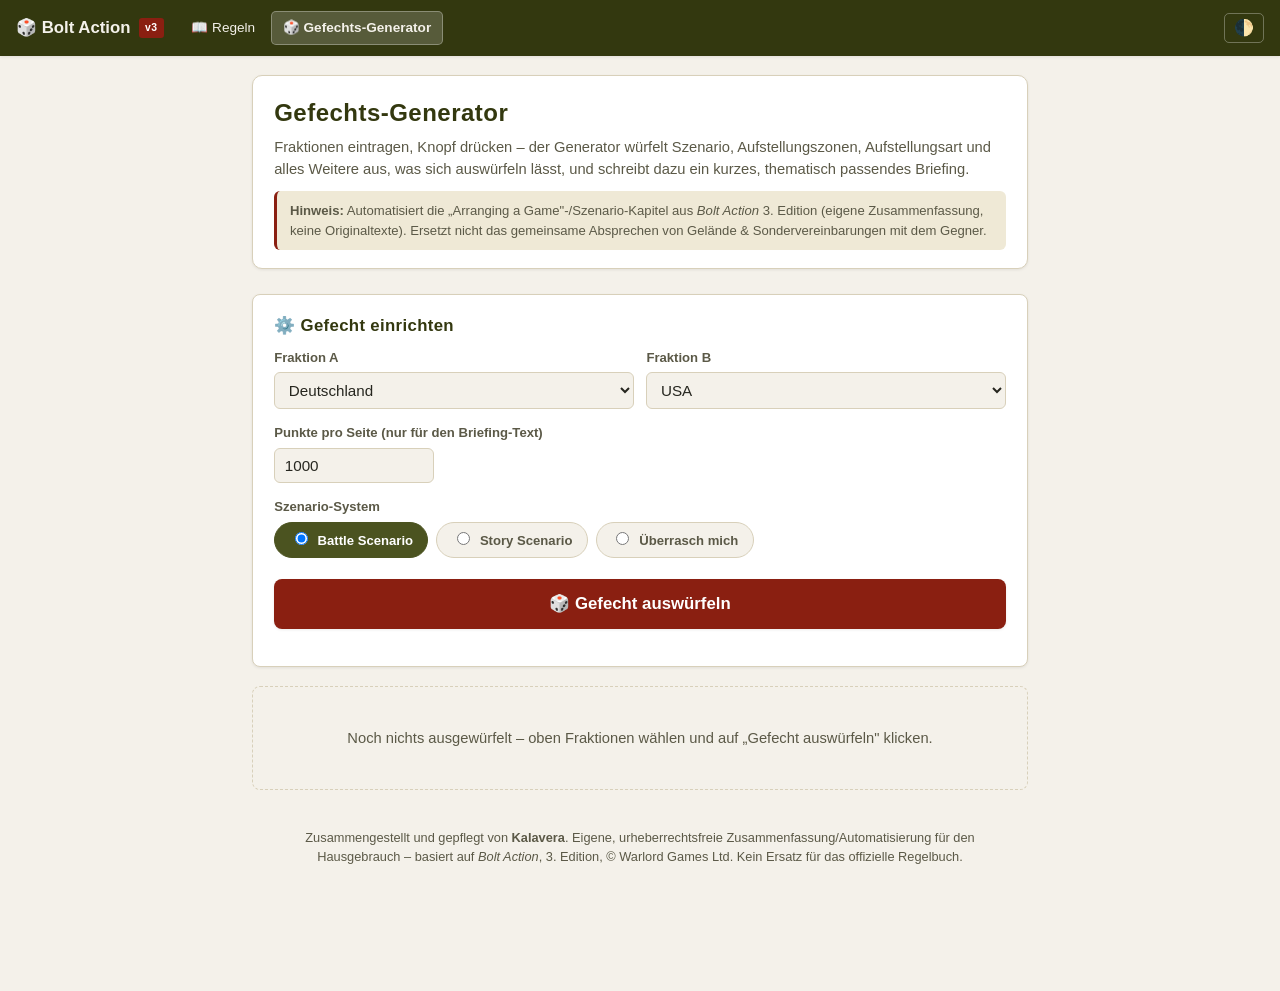
==== setup.html @ c9b631c5 "Flammenwerfer-Rubrik ergänzt + neue Seite: Gefechts-Generator (Szenario/Aufstellung/Briefing) Co-Aut" ====
<!DOCTYPE html>
<html lang="de">
<head>
<meta charset="UTF-8">
<meta name="viewport" content="width=device-width, initial-scale=1.0">
<title>Bolt Action v3 – Gefechts-Generator</title>
<link rel="stylesheet" href="style.css">
</head>
<body>

<header class="topbar">
  <span class="brand">🎲 Bolt&nbsp;Action <span class="badge">v3</span></span>
  <nav class="siteNav">
    <a href="index.html">📖 Regeln</a>
    <a href="setup.html" class="current">🎲 Gefechts-Generator</a>
  </nav>
  <span style="flex:1"></span>
  <button class="icon-btn" id="themeToggle" title="Hell/Dunkel umschalten" aria-label="Hell/Dunkel umschalten">🌓</button>
</header>

<div class="layout single">
  <main id="main">
    <div class="hero">
      <h1>Gefechts-Generator</h1>
      <p>Fraktionen eintragen, Knopf drücken – der Generator würfelt Szenario, Aufstellungszonen, Aufstellungsart und alles Weitere aus, was sich auswürfeln lässt, und schreibt dazu ein kurzes, thematisch passendes Briefing.</p>
      <div class="disclaimer">
        <strong>Hinweis:</strong> Automatisiert die „Arranging a Game"-/Szenario-Kapitel aus <em>Bolt Action</em> 3. Edition (eigene Zusammenfassung, keine Originaltexte). Ersetzt nicht das gemeinsame Absprechen von Gelände &amp; Sondervereinbarungen mit dem Gegner.
      </div>
    </div>

    <div class="result-card">
      <h3>⚙️ Gefecht einrichten</h3>
      <div class="gen-grid">
        <div class="field">
          <label for="factionA">Fraktion A</label>
          <select id="factionA"></select>
        </div>
        <div class="field">
          <label for="factionB">Fraktion B</label>
          <select id="factionB"></select>
        </div>
      </div>
      <div class="gen-grid" id="customNames" style="display:none;">
        <div class="field">
          <label for="customA">Eigener Name Fraktion A</label>
          <input type="text" id="customA" placeholder="z. B. Freies Frankreich">
        </div>
        <div class="field">
          <label for="customB">Eigener Name Fraktion B</label>
          <input type="text" id="customB" placeholder="z. B. Polen">
        </div>
      </div>

      <div class="field">
        <label>Punkte pro Seite (nur für den Briefing-Text)</label>
        <input type="number" id="points" value="1000" min="100" step="50" style="max-width:160px;">
      </div>

      <div class="field">
        <label>Szenario-System</label>
        <div class="radio-row" id="systemRadios">
          <label class="radio-pill"><input type="radio" name="system" value="battle" checked> Battle Scenario</label>
          <label class="radio-pill"><input type="radio" name="system" value="story"> Story Scenario</label>
          <label class="radio-pill"><input type="radio" name="system" value="random"> Überrasch mich</label>
        </div>
      </div>

      <button class="roll-btn" id="rollAll">🎲 Gefecht auswürfeln</button>
      <button class="roll-btn secondary" id="rerollBrief" style="display:none;">✍️ Nur Briefing neu würfeln</button>
    </div>

    <div id="output">
      <div class="placeholder-hint">Noch nichts ausgewürfelt – oben Fraktionen wählen und auf „Gefecht auswürfeln" klicken.</div>
    </div>

    <footer>
      <p>Zusammengestellt und gepflegt von <strong>Kalavera</strong>. Eigene, urheberrechtsfreie Zusammenfassung/Automatisierung für den Hausgebrauch – basiert auf <em>Bolt Action</em>, 3. Edition, © Warlord Games Ltd. Kein Ersatz für das offizielle Regelbuch.</p>
    </footer>
  </main>
</div>

<script>
(function(){
  "use strict";

  /* ---------------- Theme toggle (shared behaviour with index.html) ---------------- */
  var root = document.documentElement;
  var themeBtn = document.getElementById('themeToggle');
  try{
    var saved = localStorage.getItem('ba-theme');
    if(saved) root.setAttribute('data-theme', saved);
  }catch(e){}
  themeBtn.addEventListener('click', function(){
    var current = root.getAttribute('data-theme');
    var isDark = current ? current === 'dark' : matchMedia('(prefers-color-scheme: dark)').matches;
    var next = isDark ? 'light' : 'dark';
    root.setAttribute('data-theme', next);
    try{ localStorage.setItem('ba-theme', next); }catch(e){}
  });

  /* ---------------- Dice helpers ---------------- */
  function rollDie(sides){ return Math.floor(Math.random()*sides)+1; }
  function pick(arr){ return arr[Math.floor(Math.random()*arr.length)]; }
  function dieHtml(value, label){
    return '<div class="die"><div class="face">'+value+'</div><div class="label">'+label+'</div></div>';
  }
  function rollOff(){
    var a, b;
    do{ a = rollDie(6); b = rollDie(6); } while(a === b);
    return {a:a, b:b, winner: a > b ? 'A' : 'B'};
  }

  /* ---------------- Faction data ---------------- */
  var FACTIONS = [
    {id:'de', name:'Deutschland', gen:'deutsche'},
    {id:'us', name:'USA', gen:'amerikanische'},
    {id:'gb', name:'Großbritannien', gen:'britische'},
    {id:'su', name:'Sowjetunion', gen:'sowjetische'},
    {id:'jp', name:'Japan', gen:'japanische'},
    {id:'other', name:'Andere / eigene Fraktion …', gen:''}
  ];

  var THEATRES = {
    'de-gb': {name:'Westfront &amp; Nordafrika', years:[1940,1945], locs:['der Normandie-Bocage','den Ardennen','El Alamein','Arnhem','dem Rheinland','Tunesien','Monte Cassino','der Cotentin-Halbinsel']},
    'de-us': {name:'Westfront', years:[1942,1945], locs:['der Normandie','dem Hürtgenwald','den Ardennen','Tunesien','dem Rheinland','Omaha Beach','der Siegfried-Linie']},
    'de-su': {name:'Ostfront', years:[1941,1945], locs:['den Weiten vor Kursk','den Trümmern von Stalingrad','der Weichsel-Front','Minsk','den Vororten von Berlin','Charkow','der Seelower Höhen']},
    'su-jp': {name:'Mandschurei-Grenzkonflikt', years:[1939,1945], locs:['Chalchin Gol','der mandschurischen Grenze','den Höhen am Chasan-See']},
    'us-jp': {name:'Pazifik', years:[1941,1945], locs:['Guadalcanal','Tarawa','Iwo Jima','Okinawa','den Philippinen','Peleliu','Saipan']},
    'gb-jp': {name:'Burma &amp; Malaya', years:[1941,1945], locs:['dem Dschungel Burmas','Kohima','Singapur','dem Irrawaddy','der Admin Box']}
  };
  var GENERIC_LOCS = ['einem namenlosen Frontabschnitt','einer zerschossenen Kleinstadt','den Resten eines Bauerndorfs','einer strategisch wichtigen Straßenkreuzung','einem verlassenen Bahnhofsgelände'];
  var ENVIRONMENTS = ['Stadt/Ortschaft (Ruinen, Straßenzüge)','Ackerland mit Hecken (Bocage)','Wald &amp; Hügelland','Küstenabschnitt mit Dünen','Fluss- und Brückenkopf-Gelände','Winter/Schnee','Wüste','Dschungel'];
  var ENV_BY_THEATRE = {
    'de-gb': ['Stadt/Ortschaft (Ruinen, Straßenzüge)','Ackerland mit Hecken (Bocage)','Wüste','Küstenabschnitt mit Dünen'],
    'de-us': ['Ackerland mit Hecken (Bocage)','Wald &amp; Hügelland','Winter/Schnee','Fluss- und Brückenkopf-Gelände'],
    'de-su': ['Winter/Schnee','Stadt/Ortschaft (Ruinen, Straßenzüge)','Wald &amp; Hügelland','Fluss- und Brückenkopf-Gelände'],
    'us-jp': ['Dschungel','Küstenabschnitt mit Dünen'],
    'gb-jp': ['Dschungel','Fluss- und Brückenkopf-Gelände'],
    'su-jp': ['Wald &amp; Hügelland','Ackerland mit Hecken (Bocage)']
  };

  function theatreKey(a, b){
    var k1 = a+'-'+b, k2 = b+'-'+a;
    if(THEATRES[k1]) return k1;
    if(THEATRES[k2]) return k2;
    return null;
  }

  /* ---------------- Battle Scenario data ---------------- */
  var BATTLE_VICTORY = [
    {roll:1, name:'Seek and Destroy', obj:'Beide Seiten wollen dem Gegner maximalen Schaden zufügen und dabei die eigenen Kräfte erhalten.',
     win:'1 Siegpunkt pro zerstörter gegnerischer Einheit. 2+ Punkte Vorsprung am Ende = klarer Sieg, sonst Unentschieden.'},
    {roll:2, name:'Key Positions', obj:'Strategisch wichtige Positionen einnehmen und bis zum Schluss halten.',
     win:'D3+4 Marker werden abwechselnd platziert (&gt;12" zueinander, &gt;6" vom Tischrand). Kontrolle = eigene Infanterie-/Artillerie­einheit &lt;3" dran, kein Feind &lt;3" dran. Wer am Ende mehr Marker hält, gewinnt – sonst Unentschieden.',
     extra:function(){ return {label:'Anzahl Objective-Marker', value:rollDie(3)+4, note:'(D3+4)'}; }},
    {roll:3, name:'Breakthrough', obj:'So viele eigene Einheiten wie möglich über die gegnerische Aufstellungskante hinausbringen.',
     win:'3 Punkte je Einheit, die die gegnerische Tischkante verlässt; 1 Punkt je eigener Einheit komplett in der gegnerischen Zone am Spielende. 2+ Punkte Vorsprung = Sieg.',
     note:'⚠️ In diesem Szenario sind <strong>keine Reserven</strong> erlaubt – wird bei der Aufstellungsart „Fog of War" gewürfelt, muss neu gewürfelt werden.'},
    {roll:4, name:'Top Secret', obj:'Ein abgestürztes Kurierflugzeug hat einen Aktenkoffer mit Geheimdokumenten verloren – er liegt in der Tischmitte (zählt als unpassierbares Gelände).',
     win:'Eine Infanterie-Einheit berührt/betritt den Koffer per Advance/Run und trägt ihn fortan mit sich. Trägereinheit komplett vernichtet → Koffer bleibt liegen; im Nahkampf verloren → geht an den Sieger. Bringt eine Einheit den Koffer über die <strong>eigene</strong> Aufstellungskante hinaus, endet das Spiel sofort mit ihrem Sieg – sonst Unentschieden.',
     note:'Alle Einheiten (auch Infiltrators) müssen anfangs &gt;12" vom Koffer entfernt aufgestellt werden.'},
    {roll:5, name:'Demolition', obj:'Die gegnerische Feldbasis zerstören und gleichzeitig die eigene verteidigen.',
     win:'Verlierer eines Losentscheids platziert seine Basis zuerst (eigene Zone, ≤20" von der Mittellinie), dann der Gegner. Rundenende: 1 Würfel pro eigener nicht-DOWN Infanterie-/Artillerieeinheit &lt;3" an der gegn. Basis, auf 4+ ist sie zerstört. Wer zuerst die gegnerische Basis zerstört und die eigene noch steht, gewinnt sofort. Fallen beide gleichzeitig: Unentschieden.',
     note:'Alle Einheiten müssen &gt;18" von der gegnerischen Basis entfernt aufgestellt werden.'},
    {roll:6, name:'Hold Until Relieved', obj:'Ein strategisches Ziel in der Tischmitte erobern und bis zum Spielende halten.',
     win:'Kontrolle wie bei Key Positions (eigene Einheit &lt;3", kein Feind &lt;3"). Wer am Spielende kontrolliert, gewinnt – sonst Unentschieden.'}
  ];
  var DEPLOY_ZONES = [
    {min:1, max:3, name:'Long Edges (lange Kanten)', desc:'Tisch wird in zwei Hälften geteilt, jeder sitzt an einer langen Kante. Beide würfeln, höherer Wurf sucht sich seine Hälfte aus, der Rest geht an den Gegner.', svg:'edges'},
    {min:4, max:6, name:'Quarters (Viertel)', desc:'Tisch wird geviertelt. Beide würfeln, höherer Wurf sucht sich sein Viertel aus, der Gegner bekommt das diagonal gegenüberliegende.', svg:'quarters'}
  ];
  var DEPLOY_TYPES = [
    {min:1, max:3, name:'Meeting Engagement', desc:'Zu Beginn steht <strong>nichts</strong> auf dem Tisch (außer Infiltrators/Spotter, siehe unten). Der Gewinner eines Losentscheids erklärt zuerst, wie viele Einheiten (bis zur Hälfte, abgerundet) in Reserve bleiben, sowie Infiltrators/Transport-Zuordnung – danach der Gegner. Alle übrigen Einheiten bilden die „erste Welle" und <strong>müssen</strong> in Runde 1 vom eigenen Rand aus mit Advance/Run auf den Tisch (kein Befehlstest nötig, aber kein Assault möglich).'},
    {min:4, max:5, name:'Prepared Positions', desc:'Wie bei Meeting Engagement dürfen bis zur Hälfte (abgerundet) der Einheiten in Reserve. Alle übrigen, nicht transportierten/infiltrierenden Einheiten werden aber <strong>vor</strong> Rundenbeginn komplett aufgestellt: pro aufzustellender Einheit einen Orderwürfel in den Beutel, ziehen und die zugehörige Einheit aufstellen – bis der Beutel leer ist.'},
    {min:6, max:6, name:'Fog of War', desc:'<strong>Mindestens</strong> die Hälfte (aufgerundet!) der Einheiten muss in Reserve. Der Rest wird wie bei Prepared Positions nacheinander aufgestellt. <strong>Kein Ausflankieren</strong> möglich – dafür dürfen alle Reserven von <strong>jeder beliebigen</strong> Tischkante her ins Spiel kommen, nicht nur vom eigenen Rand.'}
  ];

  var STORY_SCENARIOS = [
    {id:1, name:'Envelopment',
     deployment:'Losentscheid (Gleichstand: neu würfeln) – Gewinner wählt Angreifer oder Verteidiger. Verteidiger wählt eine lange Kante, stellt mindestens die Hälfte seiner Einheiten dort auf (Hidden Deployment erlaubt), Rest in Reserve. Angreifer stellt anfangs nichts auf und meldet mindestens die Hälfte seiner Armee als „erste Welle" (Rest Reserve). <strong>Kein Ausflankieren</strong> für Reserven in diesem Szenario.',
     objective:'Angreifer will möglichst viele Einheiten in die/durch die gegnerische Zone bringen (darf bewusst über die gegnerische Kante hinausziehen); Verteidiger will das verhindern.',
     bombardment:'normal',
     firstTurn:'Angreifer muss die komplette erste Welle in Runde 1 hereinbringen (Advance/Run, kein Befehlstest nötig).',
     duration:'Ende Runde 6: Wurf 1–3 = Spielende, 4–6 = eine weitere Runde.',
     victory:'Angreifer: 1 Punkt je zerstörter Einheit, 2 Punkte je eigener Einheit in der gegnerischen Zone, 3 Punkte je Einheit über die gegnerische Kante hinaus. Verteidiger: 2 Punkte je zerstörter Angreifer-Einheit. 2+ Punkte Vorsprung = klarer Sieg, sonst Unentschieden.'},
    {id:2, name:'Manhunt',
     deployment:'Verteidiger wählt eine lange Kante und stellt die Hälfte seiner Einheiten (abgerundet) innerhalb 12" der Tischmitte auf (Hidden Deployment erlaubt) – der ranghöchste Offizier <strong>muss</strong> dabei sein, Fahrzeuge nach Möglichkeit in Reserve. Angreifer meldet die Hälfte seiner Einheiten (aufgerundet) als erste Welle, Rest Reserve.',
     objective:'Der Angreifer will den ranghöchsten gegnerischen Offizier in einem Nahkampf ausschalten (gleichrangig mehrfach vorhanden → teuerstes Team ist das Ziel).',
     bombardment:'manhunt',
     firstTurn:'Erste Welle muss in Runde 1 herein (Advance/Run, kein Befehlstest). Reserven im Verlauf: dürfen von jeder Tischkante herein außer der, von der zuletzt eine gegnerische Reserve kam („Fog of War"-Sonderregel dieses Szenarios).',
     duration:'Ende Runde 7: Wurf 1–3 = Spielende, 4–6 = eine weitere Runde – oder sofort, wenn der Offizier fällt/gefangen wird.',
     victory:'Fällt der Offizier im Nahkampf: Angreifer gewinnt. Lebt er am Spielende noch: Verteidiger gewinnt. Stirbt er auf andere Weise (z. B. durch Beschuss): Unentschieden.'},
    {id:3, name:'Point Defence',
     deployment:'Losentscheid – Gewinner wählt Angreifer/Verteidiger. Verteidiger wählt lange Kante, stellt mindestens die Hälfte seiner Einheiten dort auf (Hidden Deployment erlaubt) und legt <strong>drei</strong> Ziele in der eigenen Zone fest (je &gt;6" von der eigenen Kante, alle &gt;24" zueinander). Angreifer meldet mindestens die Hälfte als erste Welle, Rest Reserve.',
     objective:'Angreifer will alle drei Ziele erobern, Verteidiger will das verhindern. Alle Ziele gehören zu Spielbeginn dem Verteidiger, unabhängig von der Truppenlage.',
     bombardment:'normal',
     firstTurn:'Erste Welle muss in Runde 1 herein (Advance/Run, kein Befehlstest).',
     duration:'Ende Runde 6: Wurf 1–3 = Spielende, 4–6 = eine weitere Runde.',
     victory:'Angreifer hält 2 oder 3 Ziele → Angreifer gewinnt. Hält er genau 1 → Unentschieden. Hält er keins → Verteidiger gewinnt. Kontrolle: eigene Infanterie-/Artillerieeinheit (oder Transport mit einer solchen) &lt;3" dran, kein Feind &lt;3".'},
    {id:4, name:'Land Grab',
     deployment:'Tisch in Viertel geteilt. Losentscheid – Gewinner wählt eine lange Seite <em>und</em> ein Viertel darauf, erklärt Reserven (bis zur Hälfte, abgerundet). Gegner bekommt das diagonal gegenüberliegende Viertel und erklärt ebenfalls Reserven. Aufstellung abwechselnd per gezogenem Orderwürfel, jeweils &gt;12" von der Tischmitte, Hidden Deployment erlaubt. <strong>Kein Ausflankieren</strong> in diesem Szenario.',
     objective:'Beide Seiten wollen so viele Tischviertel wie möglich für sich beanspruchen und dem Gegner Schaden zufügen.',
     bombardment:'both',
     firstTurn:'Keine Vorgabe – normaler Rundenablauf ab Runde 1 (keine erzwungene erste Welle, da bereits komplett aufgestellt wurde).',
     duration:'Ende Runde 6: Wurf 1–3 = Spielende, 4–6 weitere Runde; danach ggf. Ende Runde 7 dieselbe Probe erneut.',
     victory:'1 Punkt je zerstörter gegnerischer Einheit. 1 Punkt je eigener Einheit komplett in einem der beiden neutralen Viertel, 3 Punkte je eigener Einheit komplett im gegnerischen Viertel. 2+ Punkte Vorsprung = klarer Sieg, sonst Unentschieden.'},
    {id:5, name:'Surrounded!',
     deployment:'Losentscheid – Gewinner wählt Angreifer/Verteidiger. Verteidiger stellt die Hälfte seiner Einheiten (abgerundet) innerhalb 12" der Tischmitte auf (Hidden Deployment erlaubt), Rest in Reserve. Angreifer meldet die Hälfte (aufgerundet) als erste Welle, Rest Reserve.',
     objective:'Beide Seiten wollen den Gegner vernichten und dabei die eigenen Kräfte erhalten – klassische Vernichtungsschlacht rund um den eingeschlossenen Verteidiger.',
     bombardment:'normal',
     firstTurn:'Angreifer muss die komplette erste Welle in Runde 1 hereinbringen (Advance/Run, kein Befehlstest). Reserven im Verlauf: dürfen von jeder Tischkante herein außer der, von der zuletzt eine gegnerische Reserve kam.',
     duration:'Ende Runde 6: Wurf 1–3 = Spielende, 4–6 = eine weitere Runde.',
     victory:'1 Punkt je zerstörter gegnerischer Einheit. 2+ Punkte Vorsprung = klarer Sieg, sonst Unentschieden.'}
  ];

  var BOMBARD_TABLE = [
    {r:'1', e:'Weit daneben – keine Wirkung.'},
    {r:'2–3', e:'Knapp daneben – Ziel erhält 1 Pin.'},
    {r:'4–5', e:'Volltreffer nah dran – Ziel erhält 2 Pins.'},
    {r:'6', e:'Volltreffer – Ziel erhält 2 Pins <strong>und</strong> einen automatischen Treffer mit +3 Pen (gilt als indirektes Feuer, trifft Fahrzeuge immer auf der Oberseite).'}
  ];

  /* ---------------- UI: populate faction selects ---------------- */
  var selA = document.getElementById('factionA');
  var selB = document.getElementById('factionB');
  FACTIONS.forEach(function(f){
    var oA = document.createElement('option'); oA.value = f.id; oA.textContent = f.name; selA.appendChild(oA);
    var oB = document.createElement('option'); oB.value = f.id; oB.textContent = f.name; selB.appendChild(oB);
  });
  selB.value = 'us';

  function updateCustomNames(){
    var showA = selA.value === 'other', showB = selB.value === 'other';
    document.getElementById('customNames').style.display = (showA || showB) ? 'grid' : 'none';
  }
  selA.addEventListener('change', updateCustomNames);
  selB.addEventListener('change', updateCustomNames);

  document.querySelectorAll('#systemRadios input').forEach(function(r){
    r.addEventListener('change', function(){
      document.querySelectorAll('#systemRadios .radio-pill').forEach(function(p){ p.classList.remove('checked'); });
      r.closest('.radio-pill').classList.add('checked');
    });
  });
  document.querySelector('#systemRadios .radio-pill').classList.add('checked');

  /* ---------------- SVG deployment diagrams ---------------- */
  function svgEdges(highlightA){
    return '<svg width="220" height="150" viewBox="0 0 220 150">'+
      '<rect x="1" y="1" width="109" height="148" fill="'+(highlightA?'var(--olive)':'var(--bg-alt)')+'" stroke="var(--rule)"/>'+
      '<rect x="110" y="1" width="109" height="148" fill="'+(highlightA?'var(--bg-alt)':'var(--olive)')+'" stroke="var(--rule)"/>'+
      '<text x="55" y="78" text-anchor="middle" fill="'+(highlightA?'#fff':'var(--ink-soft)')+'" font-size="12">A</text>'+
      '<text x="165" y="78" text-anchor="middle" fill="'+(highlightA?'var(--ink-soft)':'#fff')+'" font-size="12">B</text>'+
      '</svg>';
  }
  function svgQuarters(aQuarter){
    // aQuarter: 'tl','tr','bl','br' — a occupies that quarter, opposite is b
    var opp = {tl:'br',tr:'bl',bl:'tr',br:'tl'}[aQuarter];
    var boxes = {tl:[1,1],tr:[110,1],bl:[1,75],br:[110,75]};
    var fillA = 'var(--olive)', fillB = 'var(--tan)', fillN = 'var(--bg-alt)';
    var html = '<svg width="220" height="150" viewBox="0 0 220 150">';
    Object.keys(boxes).forEach(function(k){
      var fill = k===aQuarter ? fillA : (k===opp ? fillB : fillN);
      html += '<rect x="'+boxes[k][0]+'" y="'+boxes[k][1]+'" width="109" height="74" fill="'+fill+'" stroke="var(--rule)"/>';
    });
    var cx = {tl:55,tr:165,bl:55,br:165}, cy = {tl:38,tr:38,bl:112,br:112};
    html += '<text x="'+cx[aQuarter]+'" y="'+cy[aQuarter]+'" text-anchor="middle" fill="#fff" font-size="12">A</text>';
    html += '<text x="'+cx[opp]+'" y="'+cy[opp]+'" text-anchor="middle" fill="#3a3b2c" font-size="12">B</text>';
    html += '</svg>';
    return html;
  }

  /* ---------------- Persistent reference blocks (always shown) ---------------- */
  function referenceBlocksHtml(){
    return ''+
    '<div class="result-card">'+
      '<h3>🕵️ Start of the Game – wann kommen Späher/Spotter rein?</h3>'+
      '<ol style="margin:0; padding-left:1.3rem;">'+
        '<li><strong>Infiltrators zuerst:</strong> Spotter, Forward Air/Artillery Observer, Sniper-Teams und andere Einheiten mit der Infiltrators-Sonderregel werden – sofern nicht in Reserve – jetzt einzeln (per gezogenem Orderwürfel) aufgestellt: irgendwo auf dem Tisch, aber &gt;12" von jeder bereits aufgestellten Feindeinheit (auch gegnerischen Infiltrators) entfernt. Waren sie als Reserve gemeldet, gilt für sie die normale Reserve-Regel (kein Sonderdeployment mehr).</li>'+
        '<li><strong>Danach:</strong> alle sonstigen „zu Spielbeginn"-Sonderfähigkeiten auslösen (z. B. Freimoves). Haben beide Seiten solche Einheiten, entscheidet ein Losentscheid, wer zuerst dran ist.</li>'+
        '<li><strong>Zuletzt:</strong> alle Orderwürfel zurück in den Beutel – Runde 1 kann beginnen.</li>'+
      '</ol>'+
    '</div>'+
    '<div class="result-card">'+
      '<h3>🚩 Reserven &amp; Ausflankieren (Kurzreferenz)</h3>'+
      '<ul style="margin:0; padding-left:1.3rem;">'+
        '<li>Reserven können in Runde 1 nichts tun außer DOWN. Ab Runde 2: Befehlstest mit <strong>-1</strong> nötig, um mit Advance/Run auf den Tisch zu kommen (FUBAR zählt einfach als Fehlschlag). Gelingt es bis Spielende nicht, gilt die Einheit als vermisst/zerstört.</li>'+
        '<li>Kein Verlassen des Tisches im selben Zug, in dem man aus der Reserve kommt; kein Assault beim Eintreffen.</li>'+
        '<li><strong>Ausflankieren:</strong> beim Aufstellen heimlich links/rechts notieren. Runden 1–2 zwingend DOWN. Ab Runde 3 wie normale Reserve (Befehlstest -1), kommt dann von der eigenen langen Kante oder der gewählten kurzen Kante (außerhalb der gegnerischen Aufstellungszone) herein.</li>'+
        '<li>Ein zusammen mit seinem Spotter in Reserve befindliches Team: der erste erfolgreiche Advance/Run-Befehl gilt für <strong>beide</strong> gleichzeitig.</li>'+
      '</ul>'+
    '</div>';
  }

  /* ---------------- Flavor text generator ---------------- */
  function factionLabel(sel, customInput){
    if(sel.value === 'other'){
      var v = customInput.value.trim();
      return v || 'Unbekannte Streitmacht';
    }
    var f = FACTIONS.filter(function(x){ return x.id === sel.value; })[0];
    return f.name;
  }
  function factionMeta(sel){
    return FACTIONS.filter(function(x){ return x.id === sel.value; })[0];
  }

  function buildBriefing(scenarioName, pts){
    var idA = selA.value, idB = selB.value;
    var nameA = factionLabel(selA, document.getElementById('customA'));
    var nameB = factionLabel(selB, document.getElementById('customB'));
    var metaA = factionMeta(selA), metaB = factionMeta(selB);

    var tKey = (idA !== 'other' && idB !== 'other') ? theatreKey(idA, idB) : null;
    var envPool = ENVIRONMENTS, locText, yearText, theatreName;

    if(tKey){
      var t = THEATRES[tKey];
      theatreName = t.name;
      locText = 'bei ' + pick(t.locs);
      yearText = (t.years[0] + Math.floor(Math.random()*(t.years[1]-t.years[0]+1)));
      envPool = ENV_BY_THEATRE[tKey] || ENVIRONMENTS;
    } else if(idA === idB && idA !== 'other'){
      theatreName = null;
      locText = 'in einem internen Planspiel/Übungsgefecht';
      yearText = 1939 + Math.floor(Math.random()*7);
    } else {
      theatreName = null;
      locText = pick(GENERIC_LOCS);
      yearText = 1939 + Math.floor(Math.random()*7);
    }

    var env = pick(envPool);

    var unhistoricalNote = '';
    if(!tKey && idA !== idB && idA !== 'other' && idB !== 'other'){
      unhistoricalNote = '<p class="meta">⚠️ '+nameA+' und '+nameB+' standen sich historisch nicht als Gegner gegenüber (beide auf derselben Seite bzw. keine dokumentierten Gefechte) – hier als freies „Was-wäre-wenn"-Gefecht behandelt.</p>';
    }

    var openings = [
      'Melderfunk aus der Etappe: '+nameA+'-Verbände sind auf '+nameB+'-Kräfte '+locText+' gestoßen.',
      'Die Lage hat sich zugespitzt – '+nameA+' und '+nameB+' liefern sich '+locText+' ein erbittertes Gefecht.',
      'Aufklärer melden Feindkontakt: '+nameB+'-Einheiten graben sich '+locText+' ein, '+nameA+' rückt zum Angriff vor.',
      'Ein weiterer Frontabschnitt gerät in Bewegung – '+locText+' treffen '+nameA+' und '+nameB+' aufeinander.'
    ];
    var closings = [
      'Das Gelände: '+env+'. Gefechtsstärke ca. '+pts+' Punkte je Seite. Auftrag: „'+scenarioName+'".',
      'Erwartetes Gelände: '+env+'. Beide Seiten treten mit rund '+pts+' Punkten an – Missionstyp „'+scenarioName+'".',
      'Umgebung: '+env+'. Kräfteansatz beidseitig ca. '+pts+' Punkte, Missionsziel „'+scenarioName+'".'
    ];

    var yearLine = theatreName ? ' ('+theatreName+', ca. '+yearText+')' : ' (ca. '+yearText+')';

    return '<p>'+pick(openings)+yearLine+'</p><p>'+pick(closings)+'</p>' + unhistoricalNote;
  }

  /* ---------------- Table / terrain reference ---------------- */
  function tableInfoHtml(zoneResult){
    var diagram = zoneResult.svg === 'quarters' ? svgQuarters(pick(['tl','tr','bl','br'])) : svgEdges(Math.random()<0.5);
    return '<div class="result-card">'+
      '<h3>🗺️ Tisch &amp; Gelände</h3>'+
      '<p><strong>Standardgröße:</strong> 6′×4′ (ca. 183×122 cm). Kleinerer Tisch (≤3′ breit)? Dann alle Reichweiten/Distanzen halbieren.</p>'+
      '<p><strong>Geländeempfehlung</strong> (kein Pflichtwurf): mindestens 4 große, sichtblockierende Geländestücke (Gebäude, dichter Wald, Hügel/Böschung) – möglichst je eines pro Viertel – plus reichlich niedrige Deckung (Hecken, Trümmer, Krater, Mauern) für die Infanterie. Vorher mit dem Gegner absprechen, was jedes Stück im Spiel bedeutet.</p>'+
      '<div class="deploy-map">'+diagram+
        '<div class="map-note"><strong>'+zoneResult.name+':</strong> '+zoneResult.desc+'</div>'+
      '</div>'+
    '</div>';
  }

  /* ---------------- Battle Scenario generation ---------------- */
  function generateBattleScenario(){
    var vRoll = rollDie(6);
    var victory = BATTLE_VICTORY[vRoll-1];
    var zRoll = rollDie(6);
    var zone = DEPLOY_ZONES.filter(function(z){ return zRoll >= z.min && zRoll <= z.max; })[0];
    var tRoll = rollDie(6);
    var type = DEPLOY_TYPES.filter(function(t){ return tRoll >= t.min && tRoll <= t.max; })[0];

    var extraDiceHtml = dieHtml(vRoll, '<b>Siegbedingung</b>Battle Scenario Summary') +
                         dieHtml(zRoll, '<b>Aufstellungszonen</b>1–3 Kanten / 4–6 Viertel') +
                         dieHtml(tRoll, '<b>Aufstellungsart</b>1–3/4–5/6') ;
    var extraLine = '';
    if(victory.extra){
      var ex = victory.extra();
      extraDiceHtml += dieHtml(ex.value, '<b>'+ex.label+'</b>'+ex.note);
    }
    var zoneRoll = rollOff();

    var html = '';
    html += '<div class="result-card">'+
      '<h3>🎯 Szenario-Typ: Battle Scenario</h3>'+
      '<div class="dice-row">'+extraDiceHtml+'</div>'+
      '<p><span class="tag">Siegbedingung</span><strong>'+victory.name+'</strong></p>'+
      '<p>'+victory.obj+'</p>'+
      '<p><strong>Sieg:</strong> '+victory.win+'</p>'+
      (victory.note ? '<div class="callout">'+victory.note+'</div>' : '')+
    '</div>';

    html += '<div class="result-card">'+
      '<h3>📍 Aufstellungszone: '+zone.name+'</h3>'+
      '<div class="dice-row">'+dieHtml(zoneRoll.a,'<b>Fraktion A</b>Losentscheid')+dieHtml(zoneRoll.b,'<b>Fraktion B</b>Losentscheid')+'</div>'+
      '<p>'+zone.desc+' Fraktion '+zoneRoll.winner+' hat den Losentscheid gewonnen und sucht sich die Zone/Kante zuerst aus.</p>'+
    '</div>';

    html += '<div class="result-card">'+
      '<h3>🪖 Aufstellungsart: '+type.name+'</h3>'+
      '<p>'+type.desc+'</p>'+
    '</div>';

    html += tableInfoHtml(zone);
    html += referenceBlocksHtml();

    return {html: html, scenarioName: victory.name};
  }

  /* ---------------- Story Scenario generation ---------------- */
  function generateStoryScenario(){
    var roll = rollDie(6);
    var wasFreeChoice = (roll === 6);
    var chosen;
    if(wasFreeChoice){
      chosen = pick(STORY_SCENARIOS);
    } else {
      chosen = STORY_SCENARIOS[roll-1];
    }
    var atkDef = rollOff();

    var html = '';
    html += '<div class="result-card">'+
      '<h3>📖 Szenario-Typ: Story Scenario</h3>'+
      '<div class="dice-row">'+dieHtml(roll, '<b>Story-Szenario</b>1–5 fest / 6 = freie Wahl')+'</div>'+
      (wasFreeChoice ? '<p class="meta" style="color:var(--ink-soft); font-size:.85rem;">Ergebnis 6 bedeutet eigentlich „Sieger des Losentscheids wählt frei" – hier zur Automatisierung zufällig simuliert.</p>' : '')+
      '<p><span class="tag">Szenario</span><strong>'+chosen.name+'</strong></p>'+
    '</div>';

    html += '<div class="result-card">'+
      '<h3>🪖 Aufstellung</h3>'+
      '<div class="dice-row">'+dieHtml(atkDef.a,'<b>Fraktion A</b>Losentscheid Angreifer/Verteidiger')+dieHtml(atkDef.b,'<b>Fraktion B</b>Losentscheid Angreifer/Verteidiger')+'</div>'+
      '<p>Fraktion '+atkDef.winner+' hat den Losentscheid gewonnen und wählt Angreifer oder Verteidiger.</p>'+
      '<p>'+chosen.deployment+'</p>'+
    '</div>';

    html += '<div class="result-card">'+
      '<h3>🎯 Missionsziel</h3><p>'+chosen.objective+'</p>'+
      '<p><strong>Sieg:</strong> '+chosen.victory+'</p>'+
    '</div>';

    if(chosen.bombardment){
      var bRoll = rollDie(6);
      var happens = bRoll >= 2;
      if(chosen.bombardment === 'manhunt' && bRoll === 6){
        // natural 6 on the officer's own unit counts as 5 — note only, doesn't change trigger roll
      }
      html += '<div class="result-card">'+
        '<h3>💥 Vorbereitendes Bombardement</h3>'+
        '<div class="dice-row">'+dieHtml(bRoll, '<b>Findet statt?</b>2+ = ja, 1 = nein')+'</div>'+
        '<p>'+(happens ? 'Das Bombardement <strong>findet statt</strong>.' : 'Das Bombardement <strong>bleibt aus</strong> – der Angriff läuft trotzdem wie geplant.')+
        (chosen.bombardment === 'both' ? ' (In diesem Szenario würfelt <strong>jede</strong> Seite einzeln für ihr eigenes Bombardement.)' : '')+
        (chosen.bombardment === 'manhunt' ? ' Sonderregel: würfelt man für die Einheit des Zieloffiziers eine natürliche 6, zählt sie stattdessen nur als 5.' : '')+
        '</p>'+
        (happens ? '<table class="ref"><caption>Wirkung – 1 Wurf pro gegnerischer Einheit in der betroffenen Aufstellungszone (Bunker/Befestigung: -1 auf den Wurf)</caption><thead><tr><th>Wurf</th><th>Effekt</th></tr></thead><tbody>'+
          BOMBARD_TABLE.map(function(b){ return '<tr><td class="num">'+b.r+'</td><td>'+b.e+'</td></tr>'; }).join('')+
          '</tbody></table>' : '')+
      '</div>';
    }

    html += '<div class="result-card">'+
      '<h3>▶️ Erste Runde &amp; Spieldauer</h3>'+
      '<p><strong>Runde 1:</strong> '+chosen.firstTurn+'</p>'+
      '<p><strong>Spielende:</strong> '+chosen.duration+'</p>'+
    '</div>';

    // deployment zone for map diagram: Land Grab = quarters, everything else = long edges
    var zoneForMap = (chosen.id === 4)
      ? {name:'Viertel (fest vorgegeben)', desc:'Tisch in vier Viertel geteilt, siehe Aufstellung oben.', svg:'quarters'}
      : {name:'Lange Kante (fest vorgegeben)', desc:'Tisch in zwei Hälften an den langen Kanten geteilt, siehe Aufstellung oben.', svg:'edges'};
    html += tableInfoHtml(zoneForMap);
    html += referenceBlocksHtml();

    return {html: html, scenarioName: chosen.name};
  }

  /* ---------------- Main roll handler ---------------- */
  var lastScenarioName = 'Gefecht';
  var lastPts = 1000;

  function renderBriefing(){
    var pts = parseInt(document.getElementById('points').value, 10) || 1000;
    lastPts = pts;
    var nameA = factionLabel(selA, document.getElementById('customA'));
    var nameB = factionLabel(selB, document.getElementById('customB'));
    var brief = buildBriefing(lastScenarioName, pts);
    var existing = document.getElementById('briefCard');
    var html = '<div class="result-card brief" id="briefCard">'+
      '<h3>📜 Einsatzbriefing — '+nameA+' vs. '+nameB+'</h3>'+
      brief+
      '<p class="meta">Frei erfundenes, eigenes Flavour-Briefing zur Einstimmung – keine reale historische Quelle.</p>'+
    '</div>';
    if(existing){
      existing.outerHTML = html;
    } else {
      document.getElementById('output').insertAdjacentHTML('afterbegin', html);
    }
  }

  document.getElementById('rollAll').addEventListener('click', function(){
    var system = document.querySelector('#systemRadios input:checked').value;
    if(system === 'random') system = Math.random() < 0.5 ? 'battle' : 'story';

    var result = system === 'battle' ? generateBattleScenario() : generateStoryScenario();
    lastScenarioName = result.scenarioName;

    document.getElementById('output').innerHTML = result.html;
    renderBriefing();
    document.getElementById('rerollBrief').style.display = 'inline-block';
    window.scrollTo({top: document.getElementById('output').offsetTop - 70, behavior:'smooth'});
  });

  document.getElementById('rerollBrief').addEventListener('click', function(){
    renderBriefing();
  });

})();
</script>

</body>
</html>
---- style.css ----
:root{
    --bg:#f4f1ea;
    --bg-alt:#e9e4d6;
    --panel:#ffffff;
    --ink:#26261f;
    --ink-soft:#5b5947;
    --olive:#4b5320;
    --olive-dark:#33380f;
    --olive-light:#6b7a2e;
    --tan:#c9b98a;
    --rule:#d8d0ba;
    --accent:#8a1f11;
    --link:#4b5320;
    --code-bg:#efe9d6;
    --shadow:0 1px 3px rgba(0,0,0,.08);
  }
  [data-theme="dark"]{
    --bg:#1b1c16;
    --bg-alt:#23241c;
    --panel:#242519;
    --ink:#e9e5d6;
    --ink-soft:#b3ae97;
    --olive:#9fae5b;
    --olive-dark:#c7d488;
    --olive-light:#7c8a45;
    --tan:#8a7a4f;
    --rule:#3a3b2c;
    --accent:#e07a5f;
    --link:#b7c377;
    --code-bg:#2d2e21;
    --shadow:0 1px 3px rgba(0,0,0,.4);
  }
  @media (prefers-color-scheme: dark){
    :root:not([data-theme="light"]){
      --bg:#1b1c16;
      --bg-alt:#23241c;
      --panel:#242519;
      --ink:#e9e5d6;
      --ink-soft:#b3ae97;
      --olive:#9fae5b;
      --olive-dark:#c7d488;
      --olive-light:#7c8a45;
      --tan:#8a7a4f;
      --rule:#3a3b2c;
      --accent:#e07a5f;
      --link:#b7c377;
      --code-bg:#2d2e21;
      --shadow:0 1px 3px rgba(0,0,0,.4);
    }
  }

  *{box-sizing:border-box;}
  body{
    background:var(--bg);
    color:var(--ink);
    font-family:"Segoe UI",Roboto,Helvetica,Arial,sans-serif;
    line-height:1.5;
    margin:0;
  }
  a{color:var(--link);}
  h1,h2,h3,h4{font-family:"Segoe UI",Roboto,Helvetica,Arial,sans-serif;letter-spacing:.02em;}

  /* ---------- Top bar ---------- */
  header.topbar{
    position:sticky; top:0; z-index:50;
    background:var(--olive-dark);
    color:#f4f1ea;
    padding:.7rem 1rem;
    display:flex; align-items:center; gap:.8rem;
    box-shadow:var(--shadow);
  }
  header.topbar .brand{
    font-weight:700; font-size:1.05rem; white-space:nowrap;
    display:flex; align-items:center; gap:.5rem;
  }
  header.topbar .brand .badge{
    background:var(--accent); color:#fff; font-size:.65rem; font-weight:700;
    padding:.15rem .4rem; border-radius:3px; letter-spacing:.05em;
  }
  #search{
    flex:1; min-width:0;
    padding:.45rem .7rem;
    border-radius:5px;
    border:1px solid transparent;
    background:rgba(255,255,255,.12);
    color:#fff;
    font-size:.95rem;
  }
  #search::placeholder{color:#e2ddc9;}
  #search:focus{outline:2px solid var(--tan); background:rgba(255,255,255,.2);}
  .icon-btn{
    background:transparent; border:1px solid rgba(255,255,255,.3); color:#fff;
    border-radius:5px; padding:.4rem .55rem; cursor:pointer; font-size:1rem; line-height:1;
  }
  .icon-btn:hover{background:rgba(255,255,255,.15);}

  /* ---------- Layout ---------- */
  .layout{
    display:grid;
    grid-template-columns:260px 1fr;
    max-width:1180px;
    margin:0 auto;
  }
  @media (max-width:860px){
    .layout{grid-template-columns:1fr;}
    nav.toc{position:static; max-height:none; display:none;}
    nav.toc.open{display:block;}
  }

  nav.toc{
    position:sticky; top:56px;
    align-self:start;
    max-height:calc(100vh - 56px);
    overflow-y:auto;
    padding:1rem .8rem 2rem;
    border-right:1px solid var(--rule);
    background:var(--bg-alt);
  }
  nav.toc h2{
    font-size:.72rem; text-transform:uppercase; letter-spacing:.08em;
    color:var(--ink-soft); margin:1rem 0 .35rem; padding-top:.6rem;
    border-top:1px solid var(--rule);
  }
  nav.toc h2:first-child{margin-top:0; border-top:none; padding-top:0;}
  nav.toc ul{list-style:none; margin:0; padding:0;}
  nav.toc li a{
    display:block; padding:.3rem .5rem; border-radius:4px;
    color:var(--ink); text-decoration:none; font-size:.9rem;
  }
  nav.toc li a.sub{padding-left:1.1rem; font-size:.85rem; color:var(--ink-soft);}
  nav.toc li a:hover{background:var(--panel);}
  nav.toc li a.active{background:var(--olive); color:#fff;}

  main{padding:1.2rem 1.4rem 4rem; min-width:0;}

  .hero{
    background:var(--panel); border:1px solid var(--rule); border-radius:10px;
    padding:1.1rem 1.3rem; margin-bottom:1.6rem; box-shadow:var(--shadow);
  }
  .hero h1{margin:.1rem 0 .3rem; font-size:1.5rem; color:var(--olive-dark);}
  [data-theme="dark"] .hero h1{color:var(--olive-light);}
  @media (prefers-color-scheme: dark){:root:not([data-theme="light"]) .hero h1{color:var(--olive-light);}}
  .hero p{margin:.25rem 0; color:var(--ink-soft); font-size:.92rem;}
  .disclaimer{
    margin-top:.7rem; padding:.6rem .8rem; border-radius:6px;
    background:var(--code-bg); border-left:3px solid var(--accent);
    font-size:.82rem; color:var(--ink-soft);
  }

  section.category{margin-bottom:2.6rem;}
  section.category > h2{
    font-size:1.4rem; color:#fff; background:var(--olive);
    display:inline-block; padding:.35rem .9rem; border-radius:6px 6px 0 0;
    margin:0; position:relative; top:1px;
  }
  .cat-body{
    background:var(--panel); border:1px solid var(--rule); border-radius:0 8px 8px 8px;
    padding:1.3rem 1.4rem; box-shadow:var(--shadow);
  }

  article.rule{
    margin-bottom:1.8rem; scroll-margin-top:70px;
  }
  article.rule:last-child{margin-bottom:0;}
  article.rule h3{
    font-size:1.08rem; color:var(--olive-dark); margin:0 0 .5rem;
    border-bottom:2px solid var(--tan); padding-bottom:.25rem;
  }
  [data-theme="dark"] article.rule h3{color:var(--olive-light);}
  @media (prefers-color-scheme: dark){:root:not([data-theme="light"]) article.rule h3{color:var(--olive-light);}}

  article.rule p{margin:.5rem 0;}
  article.rule ul, article.rule ol{margin:.4rem 0 .7rem; padding-left:1.35rem;}
  article.rule li{margin:.28rem 0;}
  .pageref{
    font-size:.72rem; color:var(--ink-soft); background:var(--code-bg);
    border-radius:4px; padding:.1rem .4rem; margin-left:.4rem; white-space:nowrap;
  }

  .callout{
    background:var(--code-bg); border-left:3px solid var(--olive);
    padding:.6rem .8rem; border-radius:6px; margin:.6rem 0; font-size:.9rem;
  }
  .callout.warn{border-left-color:var(--accent);}
  .callout strong{color:var(--olive-dark);}
  [data-theme="dark"] .callout strong{color:var(--olive-light);}
  @media (prefers-color-scheme: dark){:root:not([data-theme="light"]) .callout strong{color:var(--olive-light);}}

  .xref{
    display:inline-block; margin:.15rem .3rem .15rem 0; font-size:.85rem;
    background:var(--bg-alt); border:1px solid var(--rule); border-radius:20px;
    padding:.15rem .7rem; text-decoration:none;
  }
  .xref:before{content:"↳ ";}

  table.ref{
    width:100%; border-collapse:collapse; margin:.6rem 0 1rem; font-size:.88rem;
  }
  table.ref caption{
    text-align:left; font-size:.78rem; color:var(--ink-soft); margin-bottom:.3rem;
  }
  table.ref th, table.ref td{
    border:1px solid var(--rule); padding:.4rem .55rem; text-align:left;
  }
  table.ref th{background:var(--bg-alt); font-weight:700;}
  table.ref td.num, table.ref th.num{text-align:center; white-space:nowrap;}

  footer{
    text-align:center; padding:1.6rem 1rem 3rem; color:var(--ink-soft); font-size:.8rem;
  }
  footer a{color:var(--ink-soft);}

  mark{background:#ffe08a; color:#26261f; padding:0 .1em; border-radius:2px;}
  [data-theme="dark"] mark{background:#7a5c00; color:#fff;}

  .hidden-by-search{display:none !important;}
  .no-results{padding:2rem; text-align:center; color:var(--ink-soft);}

  .mobile-toc-toggle{display:none;}
  @media (max-width:860px){
    .mobile-toc-toggle{display:inline-flex;}
  }

/* ---------- Site nav (page switcher) ---------- */
.siteNav{display:flex; gap:.3rem; margin-left:.2rem;}
.siteNav a{
  color:#f4f1ea; text-decoration:none; font-size:.85rem;
  padding:.35rem .65rem; border-radius:5px; white-space:nowrap;
  border:1px solid transparent;
}
.siteNav a:hover{background:rgba(255,255,255,.12);}
.siteNav a.current{background:rgba(255,255,255,.18); border-color:rgba(255,255,255,.3); font-weight:600;}

/* ---------- Generator page ---------- */
.gen-grid{display:grid; grid-template-columns:1fr 1fr; gap:.8rem;}
@media (max-width:600px){.gen-grid{grid-template-columns:1fr;}}
.field{display:flex; flex-direction:column; gap:.3rem; margin-bottom:.9rem;}
.field label{font-size:.82rem; font-weight:600; color:var(--ink-soft);}
.field select, .field input[type="text"], .field input[type="number"]{
  padding:.5rem .6rem; border-radius:6px; border:1px solid var(--rule);
  background:var(--bg); color:var(--ink); font-size:.95rem;
}
.radio-row{display:flex; flex-wrap:wrap; gap:.5rem;}
.radio-pill{
  border:1px solid var(--rule); border-radius:20px; padding:.4rem .9rem;
  cursor:pointer; font-size:.85rem; background:var(--bg);
}
.radio-pill input{margin-right:.4rem;}
.radio-pill.checked{background:var(--olive); color:#fff; border-color:var(--olive);}

.roll-btn{
  background:var(--accent); color:#fff; border:none; border-radius:8px;
  padding:.9rem 1.4rem; font-size:1.05rem; font-weight:700; cursor:pointer;
  box-shadow:var(--shadow); width:100%; margin:.4rem 0 1.2rem;
}
.roll-btn:hover{filter:brightness(1.08);}
.roll-btn.secondary{
  background:var(--bg-alt); color:var(--ink); border:1px solid var(--rule);
  font-size:.85rem; font-weight:600; width:auto; padding:.5rem .9rem; margin:0;
}

.dice-row{display:flex; flex-wrap:wrap; gap:.6rem; margin:.6rem 0 1rem;}
.die{
  background:var(--bg-alt); border:1px solid var(--rule); border-radius:8px;
  padding:.5rem .8rem; font-size:.85rem; display:flex; align-items:center; gap:.4rem;
  min-width:0;
}
.die .face{
  font-size:1.3rem; font-weight:800; color:var(--accent);
  background:var(--panel); border:1px solid var(--rule); border-radius:6px;
  width:1.9rem; height:1.9rem; display:flex; align-items:center; justify-content:center;
}
.die .label{color:var(--ink-soft); line-height:1.25;}
.die .label b{color:var(--ink); display:block; font-size:.92rem;}

.result-card{
  background:var(--panel); border:1px solid var(--rule); border-radius:8px;
  padding:1.1rem 1.3rem; margin-bottom:1.2rem; box-shadow:var(--shadow);
}
.result-card h3{
  margin:0 0 .6rem; font-size:1.05rem; color:var(--olive-dark);
  display:flex; align-items:center; gap:.5rem;
}
[data-theme="dark"] .result-card h3{color:var(--olive-light);}
@media (prefers-color-scheme: dark){:root:not([data-theme="light"]) .result-card h3{color:var(--olive-light);}}
.result-card.brief{
  background:linear-gradient(135deg, var(--olive) 0%, var(--olive-dark) 100%);
  color:#f4f1ea; border:none;
}
.result-card.brief h3{color:#f4f1ea;}
.result-card.brief p{margin:.4rem 0; line-height:1.6;}
.result-card.brief .meta{font-size:.78rem; opacity:.85; margin-top:.6rem;}

.tag{
  display:inline-block; font-size:.72rem; font-weight:700; text-transform:uppercase;
  letter-spacing:.04em; background:var(--code-bg); color:var(--olive-dark);
  border-radius:4px; padding:.15rem .5rem; margin-right:.4rem;
}
[data-theme="dark"] .tag{color:var(--olive-light);}
@media (prefers-color-scheme: dark){:root:not([data-theme="light"]) .tag{color:var(--olive-light);}}

.deploy-map{display:flex; gap:1rem; flex-wrap:wrap; align-items:flex-start; margin:.6rem 0;}
.deploy-map svg{background:var(--bg-alt); border:1px solid var(--rule); border-radius:8px;}
.deploy-map .map-note{flex:1; min-width:180px; font-size:.85rem; color:var(--ink-soft);}

.placeholder-hint{
  text-align:center; padding:2.5rem 1rem; color:var(--ink-soft); font-size:.92rem;
  border:1px dashed var(--rule); border-radius:8px;
}

.layout.single{grid-template-columns:1fr; max-width:820px;}
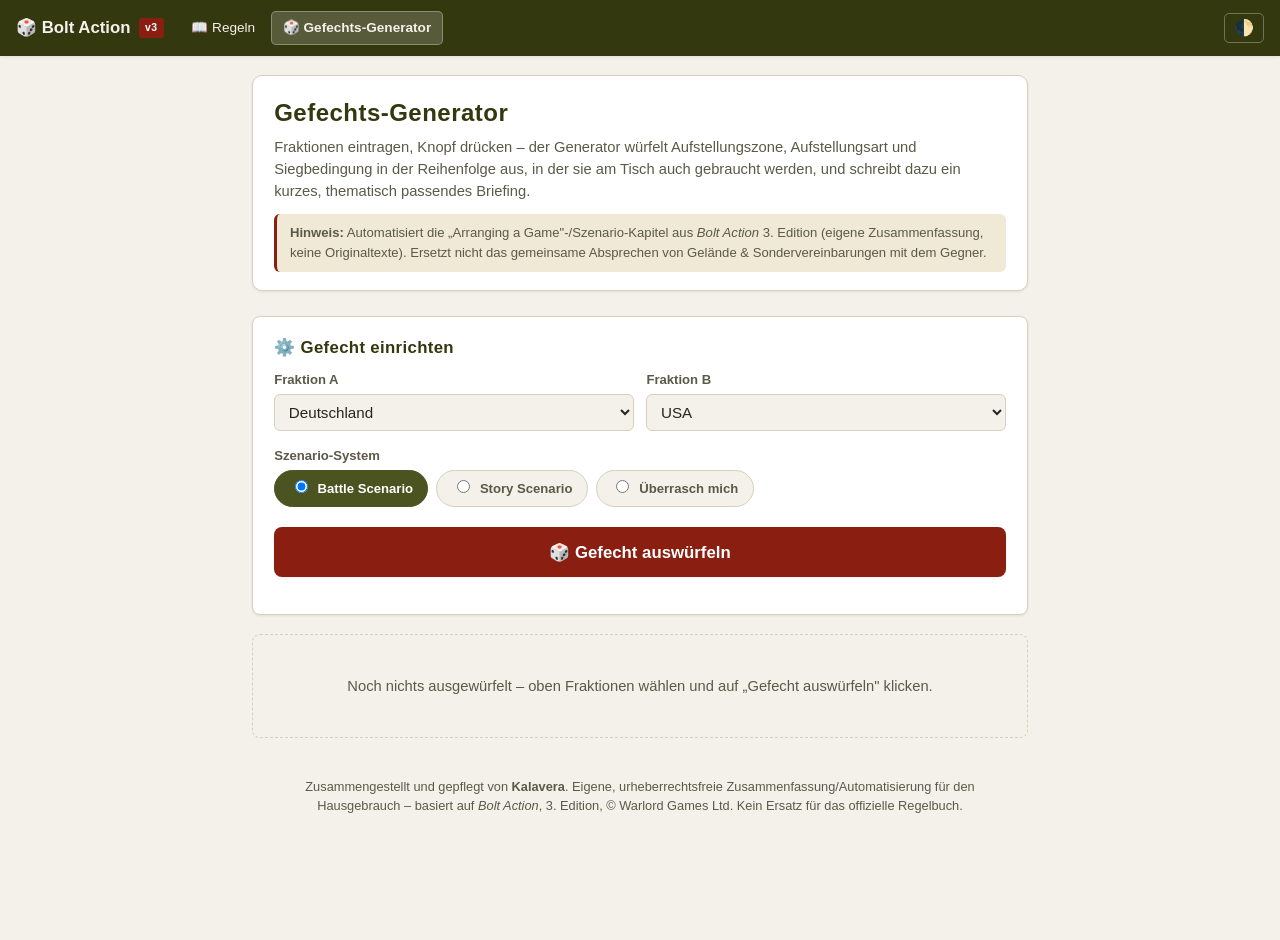
==== commit a04e7141: "Generator überarbeitet: Reihenfolge Aufstellungszone→Aufstellungsart→Siegbedingung, Würfel mit Klart" ====
--- a/setup.html
+++ b/setup.html
@@ -22,7 +22,7 @@
   <main id="main">
     <div class="hero">
       <h1>Gefechts-Generator</h1>
-      <p>Fraktionen eintragen, Knopf drücken – der Generator würfelt Szenario, Aufstellungszonen, Aufstellungsart und alles Weitere aus, was sich auswürfeln lässt, und schreibt dazu ein kurzes, thematisch passendes Briefing.</p>
+      <p>Fraktionen eintragen, Knopf drücken – der Generator würfelt Aufstellungszone, Aufstellungsart und Siegbedingung in der Reihenfolge aus, in der sie am Tisch auch gebraucht werden, und schreibt dazu ein kurzes, thematisch passendes Briefing.</p>
       <div class="disclaimer">
         <strong>Hinweis:</strong> Automatisiert die „Arranging a Game"-/Szenario-Kapitel aus <em>Bolt Action</em> 3. Edition (eigene Zusammenfassung, keine Originaltexte). Ersetzt nicht das gemeinsame Absprechen von Gelände &amp; Sondervereinbarungen mit dem Gegner.
       </div>
@@ -52,11 +52,6 @@
       </div>
 
       <div class="field">
-        <label>Punkte pro Seite (nur für den Briefing-Text)</label>
-        <input type="number" id="points" value="1000" min="100" step="50" style="max-width:160px;">
-      </div>
-
-      <div class="field">
         <label>Szenario-System</label>
         <div class="radio-row" id="systemRadios">
           <label class="radio-pill"><input type="radio" name="system" value="battle" checked> Battle Scenario</label>
@@ -101,23 +96,26 @@
   /* ---------------- Dice helpers ---------------- */
   function rollDie(sides){ return Math.floor(Math.random()*sides)+1; }
   function pick(arr){ return arr[Math.floor(Math.random()*arr.length)]; }
-  function dieHtml(value, label){
-    return '<div class="die"><div class="face">'+value+'</div><div class="label">'+label+'</div></div>';
-  }
-  function rollOff(){
+  function dieHtml(value, title, meaning){
+    return '<div class="die"><div class="face">'+value+'</div><div class="label"><b>'+title+'</b>'+meaning+'</div></div>';
+  }
+  // Roll-off between two named sides; re-rolls on a tie. Returns the winner's name plus both rolls.
+  function rollOff(nameA, nameB){
     var a, b;
     do{ a = rollDie(6); b = rollDie(6); } while(a === b);
-    return {a:a, b:b, winner: a > b ? 'A' : 'B'};
-  }
+    return {a:a, b:b, winnerName: a > b ? nameA : nameB, loserName: a > b ? nameB : nameA};
+  }
+  function truncate(s, n){ return s.length > n ? s.slice(0, n-1)+'…' : s; }
 
   /* ---------------- Faction data ---------------- */
   var FACTIONS = [
-    {id:'de', name:'Deutschland', gen:'deutsche'},
-    {id:'us', name:'USA', gen:'amerikanische'},
-    {id:'gb', name:'Großbritannien', gen:'britische'},
-    {id:'su', name:'Sowjetunion', gen:'sowjetische'},
-    {id:'jp', name:'Japan', gen:'japanische'},
-    {id:'other', name:'Andere / eigene Fraktion …', gen:''}
+    {id:'de', name:'Deutschland'},
+    {id:'it', name:'Italien'},
+    {id:'us', name:'USA'},
+    {id:'gb', name:'Großbritannien'},
+    {id:'su', name:'Sowjetunion'},
+    {id:'jp', name:'Japan'},
+    {id:'other', name:'Andere / eigene Fraktion …'}
   ];
 
   var THEATRES = {
@@ -126,7 +124,11 @@
     'de-su': {name:'Ostfront', years:[1941,1945], locs:['den Weiten vor Kursk','den Trümmern von Stalingrad','der Weichsel-Front','Minsk','den Vororten von Berlin','Charkow','der Seelower Höhen']},
     'su-jp': {name:'Mandschurei-Grenzkonflikt', years:[1939,1945], locs:['Chalchin Gol','der mandschurischen Grenze','den Höhen am Chasan-See']},
     'us-jp': {name:'Pazifik', years:[1941,1945], locs:['Guadalcanal','Tarawa','Iwo Jima','Okinawa','den Philippinen','Peleliu','Saipan']},
-    'gb-jp': {name:'Burma &amp; Malaya', years:[1941,1945], locs:['dem Dschungel Burmas','Kohima','Singapur','dem Irrawaddy','der Admin Box']}
+    'gb-jp': {name:'Burma &amp; Malaya', years:[1941,1945], locs:['dem Dschungel Burmas','Kohima','Singapur','dem Irrawaddy','der Admin Box']},
+    'de-it': {name:'Italien nach dem Waffenstillstand', years:[1943,1945], locs:['der Gustav-Linie','Monte Cassino','der Gotenlinie','den Abruzzen','Norditalien']},
+    'gb-it': {name:'Nordafrika &amp; Italien', years:[1940,1945], locs:['der Cyrenaika','Tobruk','El Alamein','Sizilien','Monte Cassino','der Gustav-Linie']},
+    'it-us': {name:'Nordafrika, Sizilien &amp; Italien', years:[1942,1945], locs:['Tunesien','Sizilien','Salerno','Anzio','Monte Cassino']},
+    'it-su': {name:'Ostfront (Italienisches Expeditionskorps)', years:[1941,1943], locs:['dem Don-Bogen','der Ukraine','dem Stalingrader Umland']}
   };
   var GENERIC_LOCS = ['einem namenlosen Frontabschnitt','einer zerschossenen Kleinstadt','den Resten eines Bauerndorfs','einer strategisch wichtigen Straßenkreuzung','einem verlassenen Bahnhofsgelände'];
   var ENVIRONMENTS = ['Stadt/Ortschaft (Ruinen, Straßenzüge)','Ackerland mit Hecken (Bocage)','Wald &amp; Hügelland','Küstenabschnitt mit Dünen','Fluss- und Brückenkopf-Gelände','Winter/Schnee','Wüste','Dschungel'];
@@ -136,7 +138,11 @@
     'de-su': ['Winter/Schnee','Stadt/Ortschaft (Ruinen, Straßenzüge)','Wald &amp; Hügelland','Fluss- und Brückenkopf-Gelände'],
     'us-jp': ['Dschungel','Küstenabschnitt mit Dünen'],
     'gb-jp': ['Dschungel','Fluss- und Brückenkopf-Gelände'],
-    'su-jp': ['Wald &amp; Hügelland','Ackerland mit Hecken (Bocage)']
+    'su-jp': ['Wald &amp; Hügelland','Ackerland mit Hecken (Bocage)'],
+    'de-it': ['Wald &amp; Hügelland','Stadt/Ortschaft (Ruinen, Straßenzüge)','Winter/Schnee'],
+    'gb-it': ['Wüste','Wald &amp; Hügelland','Stadt/Ortschaft (Ruinen, Straßenzüge)'],
+    'it-us': ['Wüste','Küstenabschnitt mit Dünen','Wald &amp; Hügelland'],
+    'it-su': ['Winter/Schnee','Ackerland mit Hecken (Bocage)']
   };
 
   function theatreKey(a, b){
@@ -147,65 +153,75 @@
   }
 
   /* ---------------- Battle Scenario data ---------------- */
+  var DEPLOY_ZONES = [
+    {min:1, max:3, name:'Long Edges (lange Kanten)', desc:'Der Tisch wird in zwei Hälften geteilt, jeder sitzt an einer langen Kante.', svg:'edges'},
+    {min:4, max:6, name:'Quarters (Viertel)', desc:'Der Tisch wird geviertelt, jeder verteidigt ein Viertel.', svg:'quarters'}
+  ];
+  var DEPLOY_TYPES = [
+    {min:1, max:3, key:'meeting', name:'Meeting Engagement',
+     desc:'Zu Beginn steht <strong>nichts</strong> auf dem Tisch (außer Infiltrators/Spotter, siehe unten). Der Gewinner eines Losentscheids erklärt zuerst, wie viele Einheiten (bis zur Hälfte, abgerundet) in Reserve bleiben, sowie Infiltrators-/Transport-Zuordnung – danach der Gegner. Alle übrigen Einheiten bilden die „erste Welle" und <strong>müssen</strong> in Runde 1 vom eigenen Rand aus mit Advance/Run auf den Tisch (kein Befehlstest nötig, aber kein Assault möglich).'},
+    {min:4, max:5, key:'prepared', name:'Prepared Positions',
+     desc:'Wie bei Meeting Engagement dürfen bis zur Hälfte (abgerundet) der Einheiten in Reserve. Alle übrigen, nicht transportierten/infiltrierenden Einheiten werden aber <strong>vor</strong> Rundenbeginn komplett aufgestellt: pro aufzustellender Einheit einen Orderwürfel in den Beutel, ziehen und die zugehörige Einheit aufstellen – bis der Beutel leer ist.'},
+    {min:6, max:6, key:'fog', name:'Fog of War',
+     desc:'<strong>Mindestens</strong> die Hälfte (aufgerundet!) der Einheiten muss in Reserve. Der Rest wird wie bei Prepared Positions nacheinander aufgestellt. <strong>Kein Ausflankieren</strong> möglich – dafür dürfen alle Reserven von <strong>jeder beliebigen</strong> Tischkante her ins Spiel kommen, nicht nur vom eigenen Rand.'}
+  ];
   var BATTLE_VICTORY = [
-    {roll:1, name:'Seek and Destroy', obj:'Beide Seiten wollen dem Gegner maximalen Schaden zufügen und dabei die eigenen Kräfte erhalten.',
+    {roll:1, name:'Seek and Destroy', closing:'die Vernichtung feindlicher Kräfte auf offenem Feld',
+     obj:'Beide Seiten wollen dem Gegner maximalen Schaden zufügen und dabei die eigenen Kräfte erhalten.',
      win:'1 Siegpunkt pro zerstörter gegnerischer Einheit. 2+ Punkte Vorsprung am Ende = klarer Sieg, sonst Unentschieden.'},
-    {roll:2, name:'Key Positions', obj:'Strategisch wichtige Positionen einnehmen und bis zum Schluss halten.',
-     win:'D3+4 Marker werden abwechselnd platziert (&gt;12" zueinander, &gt;6" vom Tischrand). Kontrolle = eigene Infanterie-/Artillerie­einheit &lt;3" dran, kein Feind &lt;3" dran. Wer am Ende mehr Marker hält, gewinnt – sonst Unentschieden.',
-     extra:function(){ return {label:'Anzahl Objective-Marker', value:rollDie(3)+4, note:'(D3+4)'}; }},
-    {roll:3, name:'Breakthrough', obj:'So viele eigene Einheiten wie möglich über die gegnerische Aufstellungskante hinausbringen.',
+    {roll:2, name:'Key Positions', closing:'mehrere verstreute Schlüsselstellungen im Gelände',
+     obj:'Strategisch wichtige Positionen einnehmen und bis zum Schluss halten.',
+     win:'D3+4 Marker werden abwechselnd platziert (&gt;12" zueinander, &gt;6" vom Tischrand). Kontrolle = eigene Infanterie-/Artillerieeinheit &lt;3" dran, kein Feind &lt;3" dran. Wer am Ende mehr Marker hält, gewinnt – sonst Unentschieden.',
+     extra:function(){ return {label:'Anzahl Objective-Marker', value:rollDie(3)+4, meaning:'(D3+4) → so viele Marker werden verdeckt platziert'}; }},
+    {roll:3, name:'Breakthrough', closing:'den Durchbruch durch die gegnerischen Linien',
+     obj:'So viele eigene Einheiten wie möglich über die gegnerische Aufstellungskante hinausbringen.',
      win:'3 Punkte je Einheit, die die gegnerische Tischkante verlässt; 1 Punkt je eigener Einheit komplett in der gegnerischen Zone am Spielende. 2+ Punkte Vorsprung = Sieg.',
-     note:'⚠️ In diesem Szenario sind <strong>keine Reserven</strong> erlaubt – wird bei der Aufstellungsart „Fog of War" gewürfelt, muss neu gewürfelt werden.'},
-    {roll:4, name:'Top Secret', obj:'Ein abgestürztes Kurierflugzeug hat einen Aktenkoffer mit Geheimdokumenten verloren – er liegt in der Tischmitte (zählt als unpassierbares Gelände).',
+     note:'⚠️ In diesem Szenario sind <strong>keine Reserven</strong> erlaubt – wurde oben bei der Aufstellungsart „Fog of War" gewürfelt, muss diese neu gewürfelt werden.'},
+    {roll:4, name:'Top Secret', closing:'einen abgestürzten Kurier mit brisanten Geheimdokumenten',
+     obj:'Ein abgestürztes Kurierflugzeug hat einen Aktenkoffer mit Geheimdokumenten verloren – er liegt in der Tischmitte (zählt als unpassierbares Gelände).',
      win:'Eine Infanterie-Einheit berührt/betritt den Koffer per Advance/Run und trägt ihn fortan mit sich. Trägereinheit komplett vernichtet → Koffer bleibt liegen; im Nahkampf verloren → geht an den Sieger. Bringt eine Einheit den Koffer über die <strong>eigene</strong> Aufstellungskante hinaus, endet das Spiel sofort mit ihrem Sieg – sonst Unentschieden.',
      note:'Alle Einheiten (auch Infiltrators) müssen anfangs &gt;12" vom Koffer entfernt aufgestellt werden.'},
-    {roll:5, name:'Demolition', obj:'Die gegnerische Feldbasis zerstören und gleichzeitig die eigene verteidigen.',
+    {roll:5, name:'Demolition', closing:'die gegenseitige Zerstörung der rückwärtigen Stützpunkte',
+     obj:'Die gegnerische Feldbasis zerstören und gleichzeitig die eigene verteidigen.',
      win:'Verlierer eines Losentscheids platziert seine Basis zuerst (eigene Zone, ≤20" von der Mittellinie), dann der Gegner. Rundenende: 1 Würfel pro eigener nicht-DOWN Infanterie-/Artillerieeinheit &lt;3" an der gegn. Basis, auf 4+ ist sie zerstört. Wer zuerst die gegnerische Basis zerstört und die eigene noch steht, gewinnt sofort. Fallen beide gleichzeitig: Unentschieden.',
      note:'Alle Einheiten müssen &gt;18" von der gegnerischen Basis entfernt aufgestellt werden.'},
-    {roll:6, name:'Hold Until Relieved', obj:'Ein strategisches Ziel in der Tischmitte erobern und bis zum Spielende halten.',
+    {roll:6, name:'Hold Until Relieved', closing:'ein strategisch wichtiges Bauwerk in der Mitte des Geländes',
+     obj:'Ein strategisches Ziel in der Tischmitte erobern und bis zum Spielende halten.',
      win:'Kontrolle wie bei Key Positions (eigene Einheit &lt;3", kein Feind &lt;3"). Wer am Spielende kontrolliert, gewinnt – sonst Unentschieden.'}
   ];
-  var DEPLOY_ZONES = [
-    {min:1, max:3, name:'Long Edges (lange Kanten)', desc:'Tisch wird in zwei Hälften geteilt, jeder sitzt an einer langen Kante. Beide würfeln, höherer Wurf sucht sich seine Hälfte aus, der Rest geht an den Gegner.', svg:'edges'},
-    {min:4, max:6, name:'Quarters (Viertel)', desc:'Tisch wird geviertelt. Beide würfeln, höherer Wurf sucht sich sein Viertel aus, der Gegner bekommt das diagonal gegenüberliegende.', svg:'quarters'}
-  ];
-  var DEPLOY_TYPES = [
-    {min:1, max:3, name:'Meeting Engagement', desc:'Zu Beginn steht <strong>nichts</strong> auf dem Tisch (außer Infiltrators/Spotter, siehe unten). Der Gewinner eines Losentscheids erklärt zuerst, wie viele Einheiten (bis zur Hälfte, abgerundet) in Reserve bleiben, sowie Infiltrators/Transport-Zuordnung – danach der Gegner. Alle übrigen Einheiten bilden die „erste Welle" und <strong>müssen</strong> in Runde 1 vom eigenen Rand aus mit Advance/Run auf den Tisch (kein Befehlstest nötig, aber kein Assault möglich).'},
-    {min:4, max:5, name:'Prepared Positions', desc:'Wie bei Meeting Engagement dürfen bis zur Hälfte (abgerundet) der Einheiten in Reserve. Alle übrigen, nicht transportierten/infiltrierenden Einheiten werden aber <strong>vor</strong> Rundenbeginn komplett aufgestellt: pro aufzustellender Einheit einen Orderwürfel in den Beutel, ziehen und die zugehörige Einheit aufstellen – bis der Beutel leer ist.'},
-    {min:6, max:6, name:'Fog of War', desc:'<strong>Mindestens</strong> die Hälfte (aufgerundet!) der Einheiten muss in Reserve. Der Rest wird wie bei Prepared Positions nacheinander aufgestellt. <strong>Kein Ausflankieren</strong> möglich – dafür dürfen alle Reserven von <strong>jeder beliebigen</strong> Tischkante her ins Spiel kommen, nicht nur vom eigenen Rand.'}
-  ];
 
   var STORY_SCENARIOS = [
-    {id:1, name:'Envelopment',
-     deployment:'Losentscheid (Gleichstand: neu würfeln) – Gewinner wählt Angreifer oder Verteidiger. Verteidiger wählt eine lange Kante, stellt mindestens die Hälfte seiner Einheiten dort auf (Hidden Deployment erlaubt), Rest in Reserve. Angreifer stellt anfangs nichts auf und meldet mindestens die Hälfte seiner Armee als „erste Welle" (Rest Reserve). <strong>Kein Ausflankieren</strong> für Reserven in diesem Szenario.',
+    {id:1, name:'Envelopment', closing:'die Einkesselung der gegnerischen Stellung',
+     deployment:'Verteidiger wählt eine lange Kante, stellt mindestens die Hälfte seiner Einheiten dort auf (Hidden Deployment erlaubt), Rest in Reserve. Angreifer stellt anfangs nichts auf und meldet mindestens die Hälfte seiner Armee als „erste Welle" (Rest Reserve). <strong>Kein Ausflankieren</strong> für Reserven in diesem Szenario.',
      objective:'Angreifer will möglichst viele Einheiten in die/durch die gegnerische Zone bringen (darf bewusst über die gegnerische Kante hinausziehen); Verteidiger will das verhindern.',
      bombardment:'normal',
      firstTurn:'Angreifer muss die komplette erste Welle in Runde 1 hereinbringen (Advance/Run, kein Befehlstest nötig).',
      duration:'Ende Runde 6: Wurf 1–3 = Spielende, 4–6 = eine weitere Runde.',
      victory:'Angreifer: 1 Punkt je zerstörter Einheit, 2 Punkte je eigener Einheit in der gegnerischen Zone, 3 Punkte je Einheit über die gegnerische Kante hinaus. Verteidiger: 2 Punkte je zerstörter Angreifer-Einheit. 2+ Punkte Vorsprung = klarer Sieg, sonst Unentschieden.'},
-    {id:2, name:'Manhunt',
+    {id:2, name:'Manhunt', closing:'die Jagd auf einen hochrangigen Offizier',
      deployment:'Verteidiger wählt eine lange Kante und stellt die Hälfte seiner Einheiten (abgerundet) innerhalb 12" der Tischmitte auf (Hidden Deployment erlaubt) – der ranghöchste Offizier <strong>muss</strong> dabei sein, Fahrzeuge nach Möglichkeit in Reserve. Angreifer meldet die Hälfte seiner Einheiten (aufgerundet) als erste Welle, Rest Reserve.',
      objective:'Der Angreifer will den ranghöchsten gegnerischen Offizier in einem Nahkampf ausschalten (gleichrangig mehrfach vorhanden → teuerstes Team ist das Ziel).',
      bombardment:'manhunt',
-     firstTurn:'Erste Welle muss in Runde 1 herein (Advance/Run, kein Befehlstest). Reserven im Verlauf: dürfen von jeder Tischkante herein außer der, von der zuletzt eine gegnerische Reserve kam („Fog of War"-Sonderregel dieses Szenarios).',
+     firstTurn:'Erste Welle muss in Runde 1 herein (Advance/Run, kein Befehlstest). Reserven im Verlauf: dürfen von jeder Tischkante herein außer der, von der zuletzt eine gegnerische Reserve kam.',
      duration:'Ende Runde 7: Wurf 1–3 = Spielende, 4–6 = eine weitere Runde – oder sofort, wenn der Offizier fällt/gefangen wird.',
      victory:'Fällt der Offizier im Nahkampf: Angreifer gewinnt. Lebt er am Spielende noch: Verteidiger gewinnt. Stirbt er auf andere Weise (z. B. durch Beschuss): Unentschieden.'},
-    {id:3, name:'Point Defence',
-     deployment:'Losentscheid – Gewinner wählt Angreifer/Verteidiger. Verteidiger wählt lange Kante, stellt mindestens die Hälfte seiner Einheiten dort auf (Hidden Deployment erlaubt) und legt <strong>drei</strong> Ziele in der eigenen Zone fest (je &gt;6" von der eigenen Kante, alle &gt;24" zueinander). Angreifer meldet mindestens die Hälfte als erste Welle, Rest Reserve.',
+    {id:3, name:'Point Defence', closing:'drei umkämpfte Schlüsselstellungen',
+     deployment:'Verteidiger wählt lange Kante, stellt mindestens die Hälfte seiner Einheiten dort auf (Hidden Deployment erlaubt) und legt <strong>drei</strong> Ziele in der eigenen Zone fest (je &gt;6" von der eigenen Kante, alle &gt;24" zueinander). Angreifer meldet mindestens die Hälfte als erste Welle, Rest Reserve.',
      objective:'Angreifer will alle drei Ziele erobern, Verteidiger will das verhindern. Alle Ziele gehören zu Spielbeginn dem Verteidiger, unabhängig von der Truppenlage.',
      bombardment:'normal',
      firstTurn:'Erste Welle muss in Runde 1 herein (Advance/Run, kein Befehlstest).',
      duration:'Ende Runde 6: Wurf 1–3 = Spielende, 4–6 = eine weitere Runde.',
      victory:'Angreifer hält 2 oder 3 Ziele → Angreifer gewinnt. Hält er genau 1 → Unentschieden. Hält er keins → Verteidiger gewinnt. Kontrolle: eigene Infanterie-/Artillerieeinheit (oder Transport mit einer solchen) &lt;3" dran, kein Feind &lt;3".'},
-    {id:4, name:'Land Grab',
-     deployment:'Tisch in Viertel geteilt. Losentscheid – Gewinner wählt eine lange Seite <em>und</em> ein Viertel darauf, erklärt Reserven (bis zur Hälfte, abgerundet). Gegner bekommt das diagonal gegenüberliegende Viertel und erklärt ebenfalls Reserven. Aufstellung abwechselnd per gezogenem Orderwürfel, jeweils &gt;12" von der Tischmitte, Hidden Deployment erlaubt. <strong>Kein Ausflankieren</strong> in diesem Szenario.',
+    {id:4, name:'Land Grab', closing:'die Kontrolle über mehrere Geländeabschnitte',
+     deployment:'Tisch in Viertel geteilt. Gewinner des Losentscheids wählt eine lange Seite <em>und</em> ein Viertel darauf, erklärt Reserven (bis zur Hälfte, abgerundet). Gegner bekommt das diagonal gegenüberliegende Viertel und erklärt ebenfalls Reserven. Aufstellung abwechselnd per gezogenem Orderwürfel, jeweils &gt;12" von der Tischmitte, Hidden Deployment erlaubt. <strong>Kein Ausflankieren</strong> in diesem Szenario.',
      objective:'Beide Seiten wollen so viele Tischviertel wie möglich für sich beanspruchen und dem Gegner Schaden zufügen.',
      bombardment:'both',
      firstTurn:'Keine Vorgabe – normaler Rundenablauf ab Runde 1 (keine erzwungene erste Welle, da bereits komplett aufgestellt wurde).',
      duration:'Ende Runde 6: Wurf 1–3 = Spielende, 4–6 weitere Runde; danach ggf. Ende Runde 7 dieselbe Probe erneut.',
-     victory:'1 Punkt je zerstörter gegnerischer Einheit. 1 Punkt je eigener Einheit komplett in einem der beiden neutralen Viertel, 3 Punkte je eigener Einheit komplett im gegnerischen Viertel. 2+ Punkte Vorsprung = klarer Sieg, sonst Unentschieden.'},
-    {id:5, name:'Surrounded!',
-     deployment:'Losentscheid – Gewinner wählt Angreifer/Verteidiger. Verteidiger stellt die Hälfte seiner Einheiten (abgerundet) innerhalb 12" der Tischmitte auf (Hidden Deployment erlaubt), Rest in Reserve. Angreifer meldet die Hälfte (aufgerundet) als erste Welle, Rest Reserve.',
+     victory:'1 Punkt je zerstörter gegnerischer Einheit. 1 Punkt je eigener Einheit komplett in einem der beiden neutralen Viertel, 3 Punkte je eigener Einheit komplett im gegnerischen Viertel. 2+ Punkte Vorsprung = klarer Sieg, sonst Unentschieden.',
+     zoneShape:'quarters', noAttackerDefender:true},
+    {id:5, name:'Surrounded!', closing:'die Vernichtung der eingeschlossenen Verteidiger',
+     deployment:'Verteidiger stellt die Hälfte seiner Einheiten (abgerundet) innerhalb 12" der Tischmitte auf (Hidden Deployment erlaubt), Rest in Reserve. Angreifer meldet die Hälfte (aufgerundet) als erste Welle, Rest Reserve.',
      objective:'Beide Seiten wollen den Gegner vernichten und dabei die eigenen Kräfte erhalten – klassische Vernichtungsschlacht rund um den eingeschlossenen Verteidiger.',
      bombardment:'normal',
      firstTurn:'Angreifer muss die komplette erste Welle in Runde 1 hereinbringen (Advance/Run, kein Befehlstest). Reserven im Verlauf: dürfen von jeder Tischkante herein außer der, von der zuletzt eine gegnerische Reserve kam.',
@@ -244,33 +260,45 @@
   });
   document.querySelector('#systemRadios .radio-pill').classList.add('checked');
 
-  /* ---------------- SVG deployment diagrams ---------------- */
-  function svgEdges(highlightA){
+  function factionLabel(sel, customInput){
+    if(sel.value === 'other'){
+      var v = customInput.value.trim();
+      return v || 'Unbekannte Streitmacht';
+    }
+    return FACTIONS.filter(function(x){ return x.id === sel.value; })[0].name;
+  }
+
+  /* ---------------- SVG deployment diagrams (labelled with real faction names) ---------------- */
+  function svgEdges(nameWinner, nameOther, winnerIsLeft){
+    var leftName = winnerIsLeft ? nameWinner : nameOther;
+    var rightName = winnerIsLeft ? nameOther : nameWinner;
+    var leftFill = winnerIsLeft ? 'var(--olive)' : 'var(--tan)';
+    var rightFill = winnerIsLeft ? 'var(--tan)' : 'var(--olive)';
     return '<svg width="220" height="150" viewBox="0 0 220 150">'+
-      '<rect x="1" y="1" width="109" height="148" fill="'+(highlightA?'var(--olive)':'var(--bg-alt)')+'" stroke="var(--rule)"/>'+
-      '<rect x="110" y="1" width="109" height="148" fill="'+(highlightA?'var(--bg-alt)':'var(--olive)')+'" stroke="var(--rule)"/>'+
-      '<text x="55" y="78" text-anchor="middle" fill="'+(highlightA?'#fff':'var(--ink-soft)')+'" font-size="12">A</text>'+
-      '<text x="165" y="78" text-anchor="middle" fill="'+(highlightA?'var(--ink-soft)':'#fff')+'" font-size="12">B</text>'+
+      '<rect x="1" y="1" width="109" height="148" fill="'+leftFill+'" stroke="var(--rule)"/>'+
+      '<rect x="110" y="1" width="109" height="148" fill="'+rightFill+'" stroke="var(--rule)"/>'+
+      '<text x="55" y="78" text-anchor="middle" fill="#fff" font-size="11">'+truncate(leftName,14)+'</text>'+
+      '<text x="165" y="78" text-anchor="middle" fill="#3a3b2c" font-size="11">'+truncate(rightName,14)+'</text>'+
       '</svg>';
   }
-  function svgQuarters(aQuarter){
-    // aQuarter: 'tl','tr','bl','br' — a occupies that quarter, opposite is b
-    var opp = {tl:'br',tr:'bl',bl:'tr',br:'tl'}[aQuarter];
+  function svgQuarters(nameWinner, nameOther){
+    var corners = ['tl','tr','bl','br'];
+    var winnerQ = pick(corners);
+    var opp = {tl:'br',tr:'bl',bl:'tr',br:'tl'}[winnerQ];
     var boxes = {tl:[1,1],tr:[110,1],bl:[1,75],br:[110,75]};
-    var fillA = 'var(--olive)', fillB = 'var(--tan)', fillN = 'var(--bg-alt)';
     var html = '<svg width="220" height="150" viewBox="0 0 220 150">';
     Object.keys(boxes).forEach(function(k){
-      var fill = k===aQuarter ? fillA : (k===opp ? fillB : fillN);
+      var fill = k===winnerQ ? 'var(--olive)' : (k===opp ? 'var(--tan)' : 'var(--bg-alt)');
       html += '<rect x="'+boxes[k][0]+'" y="'+boxes[k][1]+'" width="109" height="74" fill="'+fill+'" stroke="var(--rule)"/>';
     });
     var cx = {tl:55,tr:165,bl:55,br:165}, cy = {tl:38,tr:38,bl:112,br:112};
-    html += '<text x="'+cx[aQuarter]+'" y="'+cy[aQuarter]+'" text-anchor="middle" fill="#fff" font-size="12">A</text>';
-    html += '<text x="'+cx[opp]+'" y="'+cy[opp]+'" text-anchor="middle" fill="#3a3b2c" font-size="12">B</text>';
+    html += '<text x="'+cx[winnerQ]+'" y="'+cy[winnerQ]+'" text-anchor="middle" fill="#fff" font-size="11">'+truncate(nameWinner,12)+'</text>';
+    html += '<text x="'+cx[opp]+'" y="'+cy[opp]+'" text-anchor="middle" fill="#3a3b2c" font-size="11">'+truncate(nameOther,12)+'</text>';
     html += '</svg>';
     return html;
   }
 
-  /* ---------------- Persistent reference blocks (always shown) ---------------- */
+  /* ---------------- Persistent reference blocks (always shown, at the end) ---------------- */
   function referenceBlocksHtml(){
     return ''+
     '<div class="result-card">'+
@@ -292,173 +320,189 @@
     '</div>';
   }
 
-  /* ---------------- Flavor text generator ---------------- */
-  function factionLabel(sel, customInput){
-    if(sel.value === 'other'){
-      var v = customInput.value.trim();
-      return v || 'Unbekannte Streitmacht';
-    }
-    var f = FACTIONS.filter(function(x){ return x.id === sel.value; })[0];
-    return f.name;
-  }
-  function factionMeta(sel){
-    return FACTIONS.filter(function(x){ return x.id === sel.value; })[0];
-  }
-
-  function buildBriefing(scenarioName, pts){
-    var idA = selA.value, idB = selB.value;
-    var nameA = factionLabel(selA, document.getElementById('customA'));
-    var nameB = factionLabel(selB, document.getElementById('customB'));
-    var metaA = factionMeta(selA), metaB = factionMeta(selB);
-
-    var tKey = (idA !== 'other' && idB !== 'other') ? theatreKey(idA, idB) : null;
-    var envPool = ENVIRONMENTS, locText, yearText, theatreName;
-
-    if(tKey){
-      var t = THEATRES[tKey];
-      theatreName = t.name;
-      locText = 'bei ' + pick(t.locs);
-      yearText = (t.years[0] + Math.floor(Math.random()*(t.years[1]-t.years[0]+1)));
-      envPool = ENV_BY_THEATRE[tKey] || ENVIRONMENTS;
-    } else if(idA === idB && idA !== 'other'){
-      theatreName = null;
-      locText = 'in einem internen Planspiel/Übungsgefecht';
-      yearText = 1939 + Math.floor(Math.random()*7);
-    } else {
-      theatreName = null;
-      locText = pick(GENERIC_LOCS);
-      yearText = 1939 + Math.floor(Math.random()*7);
-    }
-
-    var env = pick(envPool);
-
-    var unhistoricalNote = '';
-    if(!tKey && idA !== idB && idA !== 'other' && idB !== 'other'){
-      unhistoricalNote = '<p class="meta">⚠️ '+nameA+' und '+nameB+' standen sich historisch nicht als Gegner gegenüber (beide auf derselben Seite bzw. keine dokumentierten Gefechte) – hier als freies „Was-wäre-wenn"-Gefecht behandelt.</p>';
-    }
-
-    var openings = [
-      'Melderfunk aus der Etappe: '+nameA+'-Verbände sind auf '+nameB+'-Kräfte '+locText+' gestoßen.',
-      'Die Lage hat sich zugespitzt – '+nameA+' und '+nameB+' liefern sich '+locText+' ein erbittertes Gefecht.',
-      'Aufklärer melden Feindkontakt: '+nameB+'-Einheiten graben sich '+locText+' ein, '+nameA+' rückt zum Angriff vor.',
-      'Ein weiterer Frontabschnitt gerät in Bewegung – '+locText+' treffen '+nameA+' und '+nameB+' aufeinander.'
-    ];
-    var closings = [
-      'Das Gelände: '+env+'. Gefechtsstärke ca. '+pts+' Punkte je Seite. Auftrag: „'+scenarioName+'".',
-      'Erwartetes Gelände: '+env+'. Beide Seiten treten mit rund '+pts+' Punkten an – Missionstyp „'+scenarioName+'".',
-      'Umgebung: '+env+'. Kräfteansatz beidseitig ca. '+pts+' Punkte, Missionsziel „'+scenarioName+'".'
-    ];
-
-    var yearLine = theatreName ? ' ('+theatreName+', ca. '+yearText+')' : ' (ca. '+yearText+')';
-
-    return '<p>'+pick(openings)+yearLine+'</p><p>'+pick(closings)+'</p>' + unhistoricalNote;
-  }
-
-  /* ---------------- Table / terrain reference ---------------- */
-  function tableInfoHtml(zoneResult){
-    var diagram = zoneResult.svg === 'quarters' ? svgQuarters(pick(['tl','tr','bl','br'])) : svgEdges(Math.random()<0.5);
+  function terrainInfoHtml(){
     return '<div class="result-card">'+
       '<h3>🗺️ Tisch &amp; Gelände</h3>'+
       '<p><strong>Standardgröße:</strong> 6′×4′ (ca. 183×122 cm). Kleinerer Tisch (≤3′ breit)? Dann alle Reichweiten/Distanzen halbieren.</p>'+
       '<p><strong>Geländeempfehlung</strong> (kein Pflichtwurf): mindestens 4 große, sichtblockierende Geländestücke (Gebäude, dichter Wald, Hügel/Böschung) – möglichst je eines pro Viertel – plus reichlich niedrige Deckung (Hecken, Trümmer, Krater, Mauern) für die Infanterie. Vorher mit dem Gegner absprechen, was jedes Stück im Spiel bedeutet.</p>'+
-      '<div class="deploy-map">'+diagram+
-        '<div class="map-note"><strong>'+zoneResult.name+':</strong> '+zoneResult.desc+'</div>'+
-      '</div>'+
-    '</div>';
+    '</div>';
+  }
+
+  /* ---------------- Narrative briefing ---------------- */
+  var NARRATIVE_TEMPLATES = {
+    meeting: [
+      'Nach tagelangen Rückzugsgefechten {LOC} treffen {SIDE1}- und {SIDE2}-Verbände unvermittelt aufeinander. Beide Seiten marschieren durch {ENV}, ohne Zeit zum Eingraben – ein offenes Gefecht ist unausweichlich. In den kommenden Stunden steht der Kampf um {CLOSING} bevor.',
+      'Aufklärer beider Seiten haben sich {LOC} verschätzt: {SIDE1}- und {SIDE2}-Kolonnen stoßen mitten in {ENV} aufeinander. Es bleibt keine Zeit für Stellungsbau – nur für das direkte Aufeinandertreffen. Es kommt zum offenen Gefecht um {CLOSING}.'
+    ],
+    prepared: [
+      '{DEFENDER} hat sich {LOC} in {ENV} eingerichtet und hält befestigte Stellungen. {ATTACKER} rückt nun mit Bedacht heran, kundschaftet das Gelände aus und sucht mit taktischem Geschick nach Schwachstellen in der Verteidigung. In den kommenden Stunden steht der Kampf um {CLOSING} bevor.',
+      '{DEFENDER} hat sich {LOC} verschanzt und wartet in vorbereiteten Stellungen auf den Feind. {ATTACKER}-Verbände nähern sich vorsichtig durch {ENV}, um die Lage zu sondieren, bevor sie den entscheidenden Vorstoß wagen. Der Kampf um {CLOSING} steht bevor.'
+    ],
+    fog: [
+      'Die Lage {LOC} ist unübersichtlich – Meldungen widersprechen sich, Verstärkungen beider Seiten sind noch unterwegs. {SIDE1}- und {SIDE2}-Einheiten tasten sich durch {ENV} vor, jederzeit bereit, aus unerwarteter Richtung überrascht zu werden. Im Nebel des Krieges entscheidet sich der Kampf um {CLOSING}.',
+      'Niemand behält {LOC} noch den vollen Überblick: {SIDE1} und {SIDE2} schieben nach und nach Verstärkungen durch {ENV} nach, ohne genau zu wissen, wo der Gegner als Nächstes auftaucht. So beginnt der unübersichtliche Kampf um {CLOSING}.'
+    ]
+  };
+
+  function buildBriefing(ctx){
+    // ctx: {nameA, nameB, idA, idB, closing, family:'meeting'|'prepared'|'fog', attacker, defender (only relevant for 'prepared')}
+    var idA = ctx.idA, idB = ctx.idB, nameA = ctx.nameA, nameB = ctx.nameB;
+    var tKey = (idA !== 'other' && idB !== 'other') ? theatreKey(idA, idB) : null;
+    var envPool = ENVIRONMENTS, loc, year, theatreName;
+
+    if(idA === idB && idA !== 'other'){
+      return '<p>Ein internes Planspiel: zwei '+nameA+'-Verbände üben ein '+ctx.closing+' nachstellendes Manöver gegeneinander – reine Übung, kein Fronteinsatz.</p>';
+    }
+
+    if(tKey){
+      var t = THEATRES[tKey];
+      theatreName = t.name;
+      loc = 'bei ' + pick(t.locs);
+      year = t.years[0] + Math.floor(Math.random()*(t.years[1]-t.years[0]+1));
+      envPool = ENV_BY_THEATRE[tKey] || ENVIRONMENTS;
+    } else {
+      theatreName = null;
+      loc = 'bei ' + pick(GENERIC_LOCS);
+      year = 1939 + Math.floor(Math.random()*7);
+    }
+    var env = pick(envPool);
+
+    var unhistoricalNote = '';
+    if(!tKey && idA !== 'other' && idB !== 'other'){
+      unhistoricalNote = '<p class="meta">⚠️ '+nameA+' und '+nameB+' standen sich historisch nicht als Gegner gegenüber (beide auf derselben Seite bzw. keine dokumentierten Gefechte) – hier als freies „Was-wäre-wenn"-Gefecht behandelt.</p>';
+    }
+
+    var tpl = pick(NARRATIVE_TEMPLATES[ctx.family]);
+    var text = tpl
+      .replace(/\{LOC\}/g, loc)
+      .replace(/\{ENV\}/g, env)
+      .replace(/\{CLOSING\}/g, ctx.closing)
+      .replace(/\{SIDE1\}/g, nameA)
+      .replace(/\{SIDE2\}/g, nameB)
+      .replace(/\{ATTACKER\}/g, ctx.attacker || nameA)
+      .replace(/\{DEFENDER\}/g, ctx.defender || nameB);
+
+    var yearLine = theatreName ? ' <span class="meta" style="font-size:.78rem; opacity:.85;">('+theatreName+', ca. '+year+')</span>' : ' <span class="meta" style="font-size:.78rem; opacity:.85;">(ca. '+year+')</span>';
+
+    return '<p>'+text+yearLine+'</p>' + unhistoricalNote;
   }
 
   /* ---------------- Battle Scenario generation ---------------- */
-  function generateBattleScenario(){
+  function generateBattleScenario(nameA, nameB){
+    // 1) Aufstellungszone
+    var zRoll = rollDie(6);
+    var zone = DEPLOY_ZONES.filter(function(z){ return zRoll >= z.min && zRoll <= z.max; })[0];
+    var zoneOff = rollOff(nameA, nameB);
+    var diagram = zone.svg === 'quarters'
+      ? svgQuarters(zoneOff.winnerName, zoneOff.loserName)
+      : svgEdges(zoneOff.winnerName, zoneOff.loserName, Math.random()<0.5);
+
+    var html = '';
+    html += '<div class="result-card">'+
+      '<p><span class="tag">Battle Scenario</span></p>'+
+      '<h3>📍 1. Aufstellungszone: '+zone.name+'</h3>'+
+      '<div class="dice-row">'+dieHtml(zRoll, 'Aufstellungszonen-Wurf', zRoll+' → '+zone.name+' (1–3 Kanten, 4–6 Viertel)')+'</div>'+
+      '<p>'+zone.desc+'</p>'+
+      '<div class="dice-row">'+dieHtml(zoneOff.a, nameA, 'Losentscheid um die Wahl')+dieHtml(zoneOff.b, nameB, 'Losentscheid um die Wahl')+'</div>'+
+      '<p><strong>'+zoneOff.winnerName+'</strong> hat den Losentscheid gewonnen und sucht sich die Zone/Kante zuerst aus, <strong>'+zoneOff.loserName+'</strong> bekommt den Rest.</p>'+
+      '<div class="deploy-map">'+diagram+'</div>'+
+    '</div>';
+
+    // 2) Aufstellungsart / Ablauf der Aufstellung
+    var tRoll = rollDie(6);
+    var type = DEPLOY_TYPES.filter(function(t){ return tRoll >= t.min && tRoll <= t.max; })[0];
+    html += '<div class="result-card">'+
+      '<h3>🪖 2. Ablauf der Aufstellung: '+type.name+'</h3>'+
+      '<div class="dice-row">'+dieHtml(tRoll, 'Aufstellungsart-Wurf', tRoll+' → '+type.name+' (1–3 Meeting Engagement, 4–5 Prepared Positions, 6 Fog of War)')+'</div>'+
+      '<p>'+type.desc+'</p>'+
+    '</div>';
+
+    // 3) Siegbedingung
     var vRoll = rollDie(6);
     var victory = BATTLE_VICTORY[vRoll-1];
-    var zRoll = rollDie(6);
-    var zone = DEPLOY_ZONES.filter(function(z){ return zRoll >= z.min && zRoll <= z.max; })[0];
-    var tRoll = rollDie(6);
-    var type = DEPLOY_TYPES.filter(function(t){ return tRoll >= t.min && tRoll <= t.max; })[0];
-
-    var extraDiceHtml = dieHtml(vRoll, '<b>Siegbedingung</b>Battle Scenario Summary') +
-                         dieHtml(zRoll, '<b>Aufstellungszonen</b>1–3 Kanten / 4–6 Viertel') +
-                         dieHtml(tRoll, '<b>Aufstellungsart</b>1–3/4–5/6') ;
-    var extraLine = '';
+    var extraDice = '';
     if(victory.extra){
       var ex = victory.extra();
-      extraDiceHtml += dieHtml(ex.value, '<b>'+ex.label+'</b>'+ex.note);
-    }
-    var zoneRoll = rollOff();
-
-    var html = '';
-    html += '<div class="result-card">'+
-      '<h3>🎯 Szenario-Typ: Battle Scenario</h3>'+
-      '<div class="dice-row">'+extraDiceHtml+'</div>'+
-      '<p><span class="tag">Siegbedingung</span><strong>'+victory.name+'</strong></p>'+
+      extraDice = '<div class="dice-row">'+dieHtml(ex.value, ex.label, ex.meaning)+'</div>';
+    }
+    html += '<div class="result-card">'+
+      '<h3>🎯 3. Siegbedingung: '+victory.name+'</h3>'+
+      '<div class="dice-row">'+dieHtml(vRoll, 'Siegbedingungs-Wurf', vRoll+' → '+victory.name)+'</div>'+
       '<p>'+victory.obj+'</p>'+
       '<p><strong>Sieg:</strong> '+victory.win+'</p>'+
+      extraDice+
       (victory.note ? '<div class="callout">'+victory.note+'</div>' : '')+
     '</div>';
 
-    html += '<div class="result-card">'+
-      '<h3>📍 Aufstellungszone: '+zone.name+'</h3>'+
-      '<div class="dice-row">'+dieHtml(zoneRoll.a,'<b>Fraktion A</b>Losentscheid')+dieHtml(zoneRoll.b,'<b>Fraktion B</b>Losentscheid')+'</div>'+
-      '<p>'+zone.desc+' Fraktion '+zoneRoll.winner+' hat den Losentscheid gewonnen und sucht sich die Zone/Kante zuerst aus.</p>'+
-    '</div>';
-
-    html += '<div class="result-card">'+
-      '<h3>🪖 Aufstellungsart: '+type.name+'</h3>'+
-      '<p>'+type.desc+'</p>'+
-    '</div>';
-
-    html += tableInfoHtml(zone);
+    html += terrainInfoHtml();
     html += referenceBlocksHtml();
 
-    return {html: html, scenarioName: victory.name};
+    return {
+      html: html,
+      briefCtx: {closing: victory.closing, family: type.key}
+    };
   }
 
   /* ---------------- Story Scenario generation ---------------- */
-  function generateStoryScenario(){
+  function generateStoryScenario(nameA, nameB){
     var roll = rollDie(6);
     var wasFreeChoice = (roll === 6);
-    var chosen;
-    if(wasFreeChoice){
-      chosen = pick(STORY_SCENARIOS);
+    var chosen = wasFreeChoice ? pick(STORY_SCENARIOS) : STORY_SCENARIOS[roll-1];
+
+    var html = '';
+    html += '<div class="result-card">'+
+      '<p><span class="tag">Story Scenario</span></p>'+
+      '<h3>📖 Szenario: '+chosen.name+'</h3>'+
+      '<div class="dice-row">'+dieHtml(roll, 'Story-Szenario-Wurf', roll+' → '+(wasFreeChoice ? 'eigentlich freie Wahl (hier zufällig: '+chosen.name+')' : chosen.name))+'</div>'+
+    '</div>';
+
+    var attacker = nameA, defender = nameB, roleOff = null, zoneOff = null;
+    if(!chosen.noAttackerDefender){
+      roleOff = rollOff(nameA, nameB);
+      // winner of the roll-off decides; simulate a 50/50 choice of role for flavour
+      var winnerDefends = Math.random() < 0.5;
+      defender = winnerDefends ? roleOff.winnerName : roleOff.loserName;
+      attacker = winnerDefends ? roleOff.loserName : roleOff.winnerName;
     } else {
-      chosen = STORY_SCENARIOS[roll-1];
-    }
-    var atkDef = rollOff();
-
-    var html = '';
-    html += '<div class="result-card">'+
-      '<h3>📖 Szenario-Typ: Story Scenario</h3>'+
-      '<div class="dice-row">'+dieHtml(roll, '<b>Story-Szenario</b>1–5 fest / 6 = freie Wahl')+'</div>'+
-      (wasFreeChoice ? '<p class="meta" style="color:var(--ink-soft); font-size:.85rem;">Ergebnis 6 bedeutet eigentlich „Sieger des Losentscheids wählt frei" – hier zur Automatisierung zufällig simuliert.</p>' : '')+
-      '<p><span class="tag">Szenario</span><strong>'+chosen.name+'</strong></p>'+
-    '</div>';
-
-    html += '<div class="result-card">'+
-      '<h3>🪖 Aufstellung</h3>'+
-      '<div class="dice-row">'+dieHtml(atkDef.a,'<b>Fraktion A</b>Losentscheid Angreifer/Verteidiger')+dieHtml(atkDef.b,'<b>Fraktion B</b>Losentscheid Angreifer/Verteidiger')+'</div>'+
-      '<p>Fraktion '+atkDef.winner+' hat den Losentscheid gewonnen und wählt Angreifer oder Verteidiger.</p>'+
+      zoneOff = rollOff(nameA, nameB);
+    }
+
+    html += '<div class="result-card">'+
+      '<h3>🪖 1. Aufstellung</h3>'+
+      (roleOff ? (
+        '<div class="dice-row">'+dieHtml(roleOff.a, nameA, 'Losentscheid Angreifer/Verteidiger')+dieHtml(roleOff.b, nameB, 'Losentscheid Angreifer/Verteidiger')+'</div>'+
+        '<p><strong>'+roleOff.winnerName+'</strong> hat den Losentscheid gewonnen und entscheidet sich, <strong>'+(defender===roleOff.winnerName?'zu verteidigen':'anzugreifen')+'</strong>. Damit ist <strong>'+defender+'</strong> Verteidiger und <strong>'+attacker+'</strong> Angreifer.</p>'
+      ) : (
+        '<div class="dice-row">'+dieHtml(zoneOff.a, nameA, 'Losentscheid um Seite &amp; Viertel')+dieHtml(zoneOff.b, nameB, 'Losentscheid um Seite &amp; Viertel')+'</div>'+
+        '<p><strong>'+zoneOff.winnerName+'</strong> hat den Losentscheid gewonnen, sucht sich zuerst eine lange Seite und ein Viertel darauf aus – <strong>'+zoneOff.loserName+'</strong> bekommt das diagonal gegenüberliegende Viertel. Keine feste Angreifer-/Verteidiger-Rolle in diesem Szenario.</p>'
+      ))+
       '<p>'+chosen.deployment+'</p>'+
     '</div>';
 
-    html += '<div class="result-card">'+
-      '<h3>🎯 Missionsziel</h3><p>'+chosen.objective+'</p>'+
+    var diagram = chosen.zoneShape === 'quarters'
+      ? svgQuarters(zoneOff.winnerName, zoneOff.loserName)
+      : svgEdges(defender, attacker, true);
+    html += '<div class="result-card">'+
+      '<h3>🗺️ Karte &amp; Zonen</h3>'+
+      '<div class="deploy-map">'+diagram+'</div>'+
+    '</div>';
+
+    html += '<div class="result-card">'+
+      '<h3>🎯 2. Missionsziel</h3><p>'+chosen.objective+'</p>'+
       '<p><strong>Sieg:</strong> '+chosen.victory+'</p>'+
     '</div>';
 
     if(chosen.bombardment){
       var bRoll = rollDie(6);
       var happens = bRoll >= 2;
-      if(chosen.bombardment === 'manhunt' && bRoll === 6){
-        // natural 6 on the officer's own unit counts as 5 — note only, doesn't change trigger roll
-      }
       html += '<div class="result-card">'+
         '<h3>💥 Vorbereitendes Bombardement</h3>'+
-        '<div class="dice-row">'+dieHtml(bRoll, '<b>Findet statt?</b>2+ = ja, 1 = nein')+'</div>'+
-        '<p>'+(happens ? 'Das Bombardement <strong>findet statt</strong>.' : 'Das Bombardement <strong>bleibt aus</strong> – der Angriff läuft trotzdem wie geplant.')+
+        '<div class="dice-row">'+dieHtml(bRoll, 'Bombardement-Wurf', bRoll+' → '+(happens?'findet statt (2+)':'bleibt aus (nur bei 1)'))+'</div>'+
+        '<p>'+(happens ? 'Das Bombardement <strong>findet statt</strong> – für jede gegnerische Einheit in der betroffenen Zone einmal auf die Tabelle unten würfeln (Bunker/Befestigung: -1 auf den Wurf).' : 'Das Bombardement <strong>bleibt aus</strong> – der Angriff läuft trotzdem wie geplant.')+
         (chosen.bombardment === 'both' ? ' (In diesem Szenario würfelt <strong>jede</strong> Seite einzeln für ihr eigenes Bombardement.)' : '')+
         (chosen.bombardment === 'manhunt' ? ' Sonderregel: würfelt man für die Einheit des Zieloffiziers eine natürliche 6, zählt sie stattdessen nur als 5.' : '')+
         '</p>'+
-        (happens ? '<table class="ref"><caption>Wirkung – 1 Wurf pro gegnerischer Einheit in der betroffenen Aufstellungszone (Bunker/Befestigung: -1 auf den Wurf)</caption><thead><tr><th>Wurf</th><th>Effekt</th></tr></thead><tbody>'+
+        (happens ? '<table class="ref"><thead><tr><th>Wurf</th><th>Effekt</th></tr></thead><tbody>'+
           BOMBARD_TABLE.map(function(b){ return '<tr><td class="num">'+b.r+'</td><td>'+b.e+'</td></tr>'; }).join('')+
           '</tbody></table>' : '')+
       '</div>';
@@ -470,26 +514,24 @@
       '<p><strong>Spielende:</strong> '+chosen.duration+'</p>'+
     '</div>';
 
-    // deployment zone for map diagram: Land Grab = quarters, everything else = long edges
-    var zoneForMap = (chosen.id === 4)
-      ? {name:'Viertel (fest vorgegeben)', desc:'Tisch in vier Viertel geteilt, siehe Aufstellung oben.', svg:'quarters'}
-      : {name:'Lange Kante (fest vorgegeben)', desc:'Tisch in zwei Hälften an den langen Kanten geteilt, siehe Aufstellung oben.', svg:'edges'};
-    html += tableInfoHtml(zoneForMap);
+    html += terrainInfoHtml();
     html += referenceBlocksHtml();
 
-    return {html: html, scenarioName: chosen.name};
+    return {
+      html: html,
+      briefCtx: {closing: chosen.closing, family: 'prepared', attacker: attacker, defender: defender}
+    };
   }
 
   /* ---------------- Main roll handler ---------------- */
-  var lastScenarioName = 'Gefecht';
-  var lastPts = 1000;
+  var lastBriefCtx = null;
 
   function renderBriefing(){
-    var pts = parseInt(document.getElementById('points').value, 10) || 1000;
-    lastPts = pts;
+    var idA = selA.value, idB = selB.value;
     var nameA = factionLabel(selA, document.getElementById('customA'));
     var nameB = factionLabel(selB, document.getElementById('customB'));
-    var brief = buildBriefing(lastScenarioName, pts);
+    var ctx = Object.assign({nameA:nameA, nameB:nameB, idA:idA, idB:idB}, lastBriefCtx);
+    var brief = buildBriefing(ctx);
     var existing = document.getElementById('briefCard');
     var html = '<div class="result-card brief" id="briefCard">'+
       '<h3>📜 Einsatzbriefing — '+nameA+' vs. '+nameB+'</h3>'+
@@ -504,11 +546,13 @@
   }
 
   document.getElementById('rollAll').addEventListener('click', function(){
+    var nameA = factionLabel(selA, document.getElementById('customA'));
+    var nameB = factionLabel(selB, document.getElementById('customB'));
     var system = document.querySelector('#systemRadios input:checked').value;
     if(system === 'random') system = Math.random() < 0.5 ? 'battle' : 'story';
 
-    var result = system === 'battle' ? generateBattleScenario() : generateStoryScenario();
-    lastScenarioName = result.scenarioName;
+    var result = system === 'battle' ? generateBattleScenario(nameA, nameB) : generateStoryScenario(nameA, nameB);
+    lastBriefCtx = result.briefCtx;
 
     document.getElementById('output').innerHTML = result.html;
     renderBriefing();
@@ -517,7 +561,7 @@
   });
 
   document.getElementById('rerollBrief').addEventListener('click', function(){
-    renderBriefing();
+    if(lastBriefCtx) renderBriefing();
   });
 
 })();
